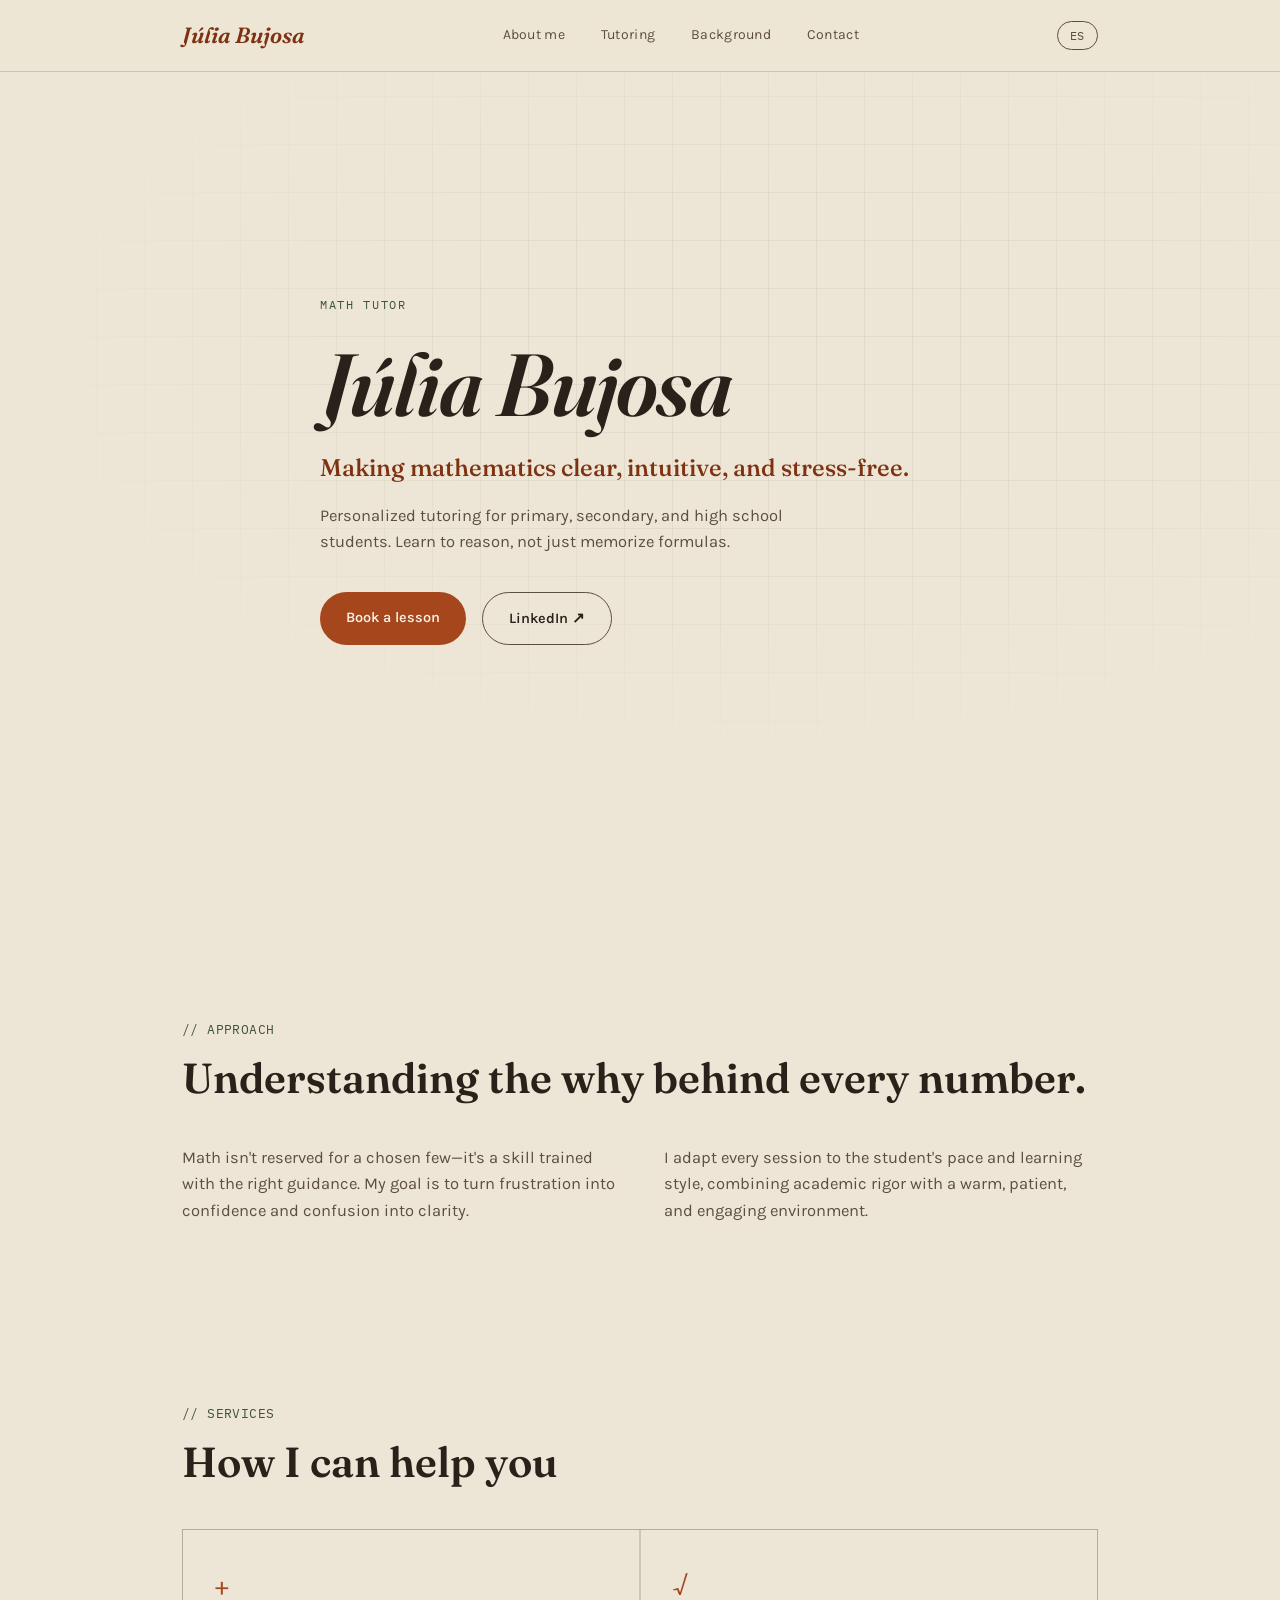
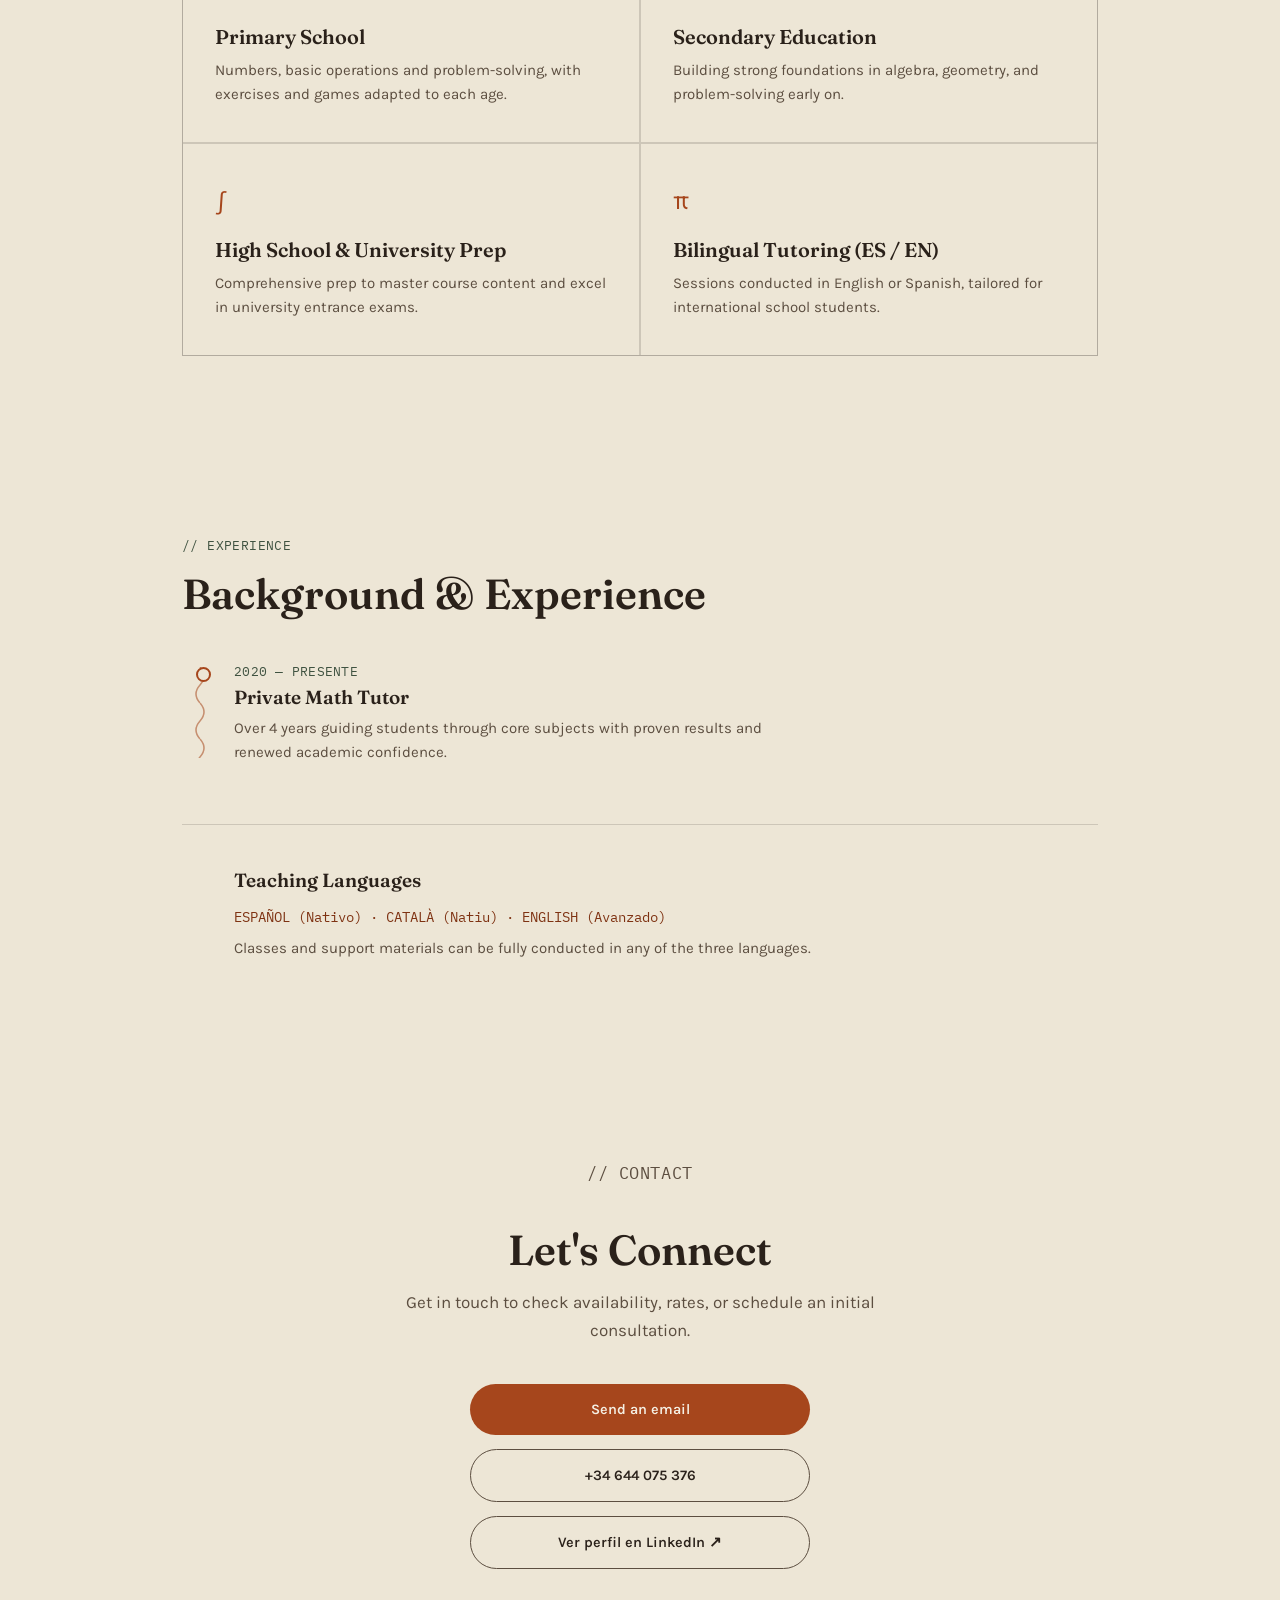
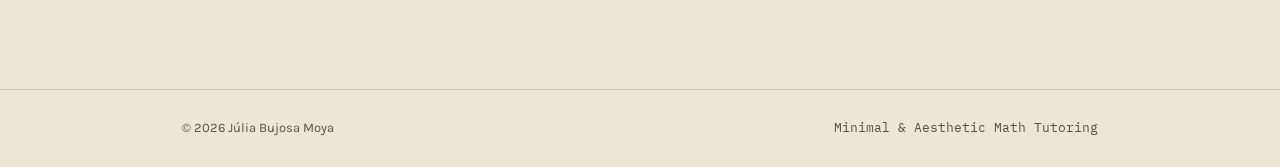
==== index.html @ c2253f3b "Update index.html quitado IB bach y añadido primaria" ====
<!DOCTYPE html>
<html lang="es">
<head>
  <meta charset="UTF-8">
  <meta name="viewport" content="width=device-width, initial-scale=1.0">
  <title>Júlia Bujosa · Profesora de Matemáticas</title>
  
  <!-- Tipografías elegidas por Claude -->
  <link rel="preconnect" href="https://fonts.googleapis.com">
  <link rel="preconnect" href="https://fonts.gstatic.com" crossorigin>
  <link href="https://fonts.googleapis.com/css2?family=Fraunces:ital,opsz,wght@0,9..144,400..700;1,9..144,400..700&family=IBM+Plex+Mono:wght@400;500&family=Karla:ital,wght@0,400..700;1,400..700&display=swap" rel="stylesheet">
  
  <link rel="stylesheet" href="styles.css">
</head>
<body>

  <!-- Navegación -->
  <nav class="nav">
    <div class="nav-inner">
      <a href="#" class="logo">Júlia Bujosa</a>
      <div class="nav-links" id="navLinks">
        <a href="#about" data-es="Sobre mí" data-en="About me">Sobre mí</a>
        <a href="#services" data-es="Clases" data-en="Tutoring">Clases</a>
        <a href="#experience" data-es="Trayectoria" data-en="Background">Trayectoria</a>
        <a href="#contact" data-es="Contacto" data-en="Contact">Contacto</a>
      </div>
      <div class="nav-actions">
        <button class="lang-toggle" id="langToggle" aria-label="Switch language">EN</button>
        <button class="menu-toggle" id="menuToggle" aria-label="Menu">
          <span></span><span></span>
        </button>
      </div>
    </div>
  </nav>

  <!-- Hero Section -->
  <header class="hero">
    <div class="hero-grid"></div>
    <div class="hero-inner">
      <p class="kicker mono" data-es="PROFE DE MATEMÁTICAS" data-en="MATH TUTOR">PROFE DE MATEMÁTICAS</p>
      <h1 class="hero-title">Júlia Bujosa</h1>
      <p class="hero-subtitle" data-es="Haciendo las matemáticas claras, intuitivas y sin estrés." data-en="Making mathematics clear, intuitive, and stress-free.">
        Haciendo las matemáticas claras, intuitivas y sin estrés.
      </p>
      <p class="hero-text" data-es="Acompañamiento personalizado para estudiantes de Primaria, ESO y Bachillerato. Aprender a razonar, no solo a memorizar fórmulas." data-en="Personalized tutoring for primary, secondary, and high school students. Learn to reason, not just memorize formulas.">
        Acompañamiento personalizado para estudiantes de Primaria, ESO y Bachillerato. Aprender a razonar, no solo a memorizar fórmulas.
      </p>
      <div class="hero-cta">
        <a href="#contact" class="btn btn-primary" data-es="Reserva una clase" data-en="Book a lesson">Reserva una clase</a>
        <a href="https://www.linkedin.com/in/juliabujosamoya" target="_blank" rel="noopener" class="btn btn-ghost">LinkedIn ↗</a>
      </div>
    </div>
  </header>

  <!-- Sobre mí -->
  <section id="about" class="about">
    <div class="section-inner reveal">
      <p class="eyebrow mono" data-es="// METODOLOGÍA" data-en="// APPROACH">// METODOLOGÍA</p>
      <h2 data-es="Entender el porqué detrás de cada número." data-en="Understanding the why behind every number.">Entender el porqué detrás de cada número.</h2>
      <div class="about-grid">
        <p data-es="Las matemáticas no son para unos pocos elegidos: son una habilidad que se entrena con la guía adecuada. Mi objetivo es transformar la frustración en confianza y la confusión en claridad." data-en="Math isn't reserved for a chosen few—it's a skill trained with the right guidance. My goal is to turn frustration into confidence and confusion into clarity.">
          Las matemáticas no son para unos pocos elegidos: son una habilidad que se entrena con la guía adecuada. Mi objetivo es transformar la frustración en confianza y la confusión en claridad.
        </p>
        <p data-es="Adapto cada sesión al ritmo y estilo de aprendizaje del alumno, combinando el rigor académico con un ambiente cercano, paciente y dinámico." data-en="I adapt every session to the student's pace and learning style, combining academic rigor with a warm, patient, and engaging environment.">
          Adapto cada sesión al ritmo y estilo de aprendizaje del alumno, combinando el rigor académico con un ambiente cercano, paciente y dinámico.
        </p>
      </div>
    </div>
  </section>

  <!-- Servicios / Clases -->
  <section id="services" class="services">
    <div class="section-inner reveal">
      <p class="eyebrow mono" data-es="// SERVICIOS" data-en="// SERVICES">// SERVICIOS</p>
      <h2 data-es="¿En qué te puedo ayudar?" data-en="How I can help you">¿En qué te puedo ayudar?</h2>
      
      <div class="cards">
        <div class="card">
          <span class="card-symbol">+</span>
          <h3 data-es="Primaria" data-en="Primary School">Primaria</h3>
          <p data-es="Numeración, operaciones básicas y resolución de problemas, con ejercicios y juegos adaptados a cada edad." data-en="Numbers, basic operations and problem-solving, with exercises and games adapted to each age.">Numeración, operaciones básicas y resolución de problemas, con ejercicios y juegos adaptados a cada edad.</p>
        </div>
        <div class="card">
          <span class="card-symbol">√</span>
          <h3 data-es="Secundaria (ESO)" data-en="Secondary Education">Secundaria (ESO)</h3>
          <p data-es="Bases sólidas en álgebra, geometría y resolución de problemas para construir confianza desde la base." data-en="Building strong foundations in algebra, geometry, and problem-solving early on.">Bases sólidas en álgebra, geometría y resolución de problemas para construir confianza desde la base.</p>
        </div>
        <div class="card">
          <span class="card-symbol">∫</span>
          <h3 data-es="Bachillerato y Selectividad" data-en="High School & University Prep">Bachillerato y Selectividad</h3>
          <p data-es="Preparación intensiva y continuada para superar el curso y bordar las pruebas de acceso a la universidad (PAU)." data-en="Comprehensive prep to master course content and excel in university entrance exams.">Preparación intensiva y continuada para superar el curso y bordar las pruebas de acceso a la universidad (PAU).</p>
        </div>
        <div class="card">
          <span class="card-symbol">π</span>
          <h3 data-es="Clases Bilingües (ES / EN)" data-en="Bilingual Tutoring (ES / EN)">Clases Bilingües (ES / EN)</h3>
          <p data-es="Sesiones impartidas en español o inglés, adaptadas a colegios internacionales y estudiantes en el extranjero." data-en="Sessions conducted in English or Spanish, tailored for international school students.">Sesiones impartidas en español o inglés, adaptadas a colegios internacionales y estudiantes en el extranjero.</p>
        </div>
      </div>
    </div>
  </section>

  <!-- Trayectoria -->
  <section id="experience" class="timeline-section">
    <div class="section-inner reveal">
      <p class="eyebrow mono" data-es="// TRAYECTORIA" data-en="// EXPERIENCE">// TRAYECTORIA</p>
      <h2 data-es="Perfil y experiencia" data-en="Background & Experience">Perfil y experiencia</h2>

      <div class="timeline">
        <div class="timeline-item">
          <span class="timeline-date mono">2020 — PRESENTE</span>
          <h3 data-es="Profesora Particular de Matemáticas" data-en="Private Math Tutor">Profesora Particular de Matemáticas</h3>
          <p data-es="Más de 4 años acompañando a estudiantes a superar asignaturas clave con excelentes resultados y mejora de autoestima académica." data-en="Over 4 years guiding students through core subjects with proven results and renewed academic confidence.">Más de 4 años acompañando a estudiantes a superar asignaturas clave con excelentes resultados y mejora de autoestima académica.</p>
        </div>
      </div>

      <div class="languages">
        <div class="languages-title" data-es="Idiomas de impartición" data-en="Teaching Languages">Idiomas de impartición</div>
        <div class="languages-list mono">ESPAÑOL (Nativo) · CATALÀ (Natiu) · ENGLISH (Avanzado)</div>
        <p class="languages-note" data-es="Puedo impartir cualquier clase o material de apoyo íntegramente en cualquiera de los tres idiomas." data-en="Classes and support materials can be fully conducted in any of the three languages.">Puedo impartir cualquier clase o material de apoyo íntegramente en cualquiera de los tres idiomas.</p>
      </div>
    </div>
  </section>

  <!-- Contacto -->
  <section id="contact" class="contact">
    <div class="section-inner contact-inner reveal">
      <p class="eyebrow mono" data-es="// CONTACTO" data-en="// CONTACT">// CONTACTO</p>
      <h2 data-es="¿Hablamos?" data-en="Let's Connect">¿Hablamos?</h2>
      <p data-es="Escríbeme para consultar disponibilidad, tarifas o agendar una primera sesión de contacto." data-en="Get in touch to check availability, rates, or schedule an initial consultation.">Escríbeme para consultar disponibilidad, tarifas o agendar una primera sesión de contacto.</p>

      <div class="contact-links">
        <a href="mailto:juliabujosamoya@gmail.com" class="btn btn-primary" data-es="Enviar un email" data-en="Send an email">Enviar un email</a>
        <a href="tel:+34644075376" class="btn btn-ghost">+34 644 075 376</a>
        <a href="https://www.linkedin.com/in/juliabujosamoya" target="_blank" rel="noopener" class="btn btn-ghost">Ver perfil en LinkedIn ↗</a>
      </div>
    </div>
  </section>

  <footer class="footer">
    <div class="section-inner footer-inner">
      <span>© 2026 Júlia Bujosa Moya</span>
      <span class="mono">Minimal & Aesthetic Math Tutoring</span>
    </div>
  </footer>

  <script src="script.js"></script>
</body>
</html>

  <script src="script.js"></script>
</body>
</html>
---- styles.css ----
/* ============================================
   Júlia Bujosa · Profesora de Matemáticas
   ============================================ */

:root{
  --cream: #EDE6D6;
  --cream-2: #E3D9C4;
  --paper: #F5F0E4;
  --ink: #2A211A;
  --ink-soft: #5C4E40;
  --rust: #A6461C;
  --rust-dark: #7E3212;
  --pine: #3F5240;
  --gold: #B98B4E;
  --line: rgba(42,33,26,0.16);
  --grid-line: rgba(42,33,26,0.055);

  --serif: "Fraunces", Georgia, serif;
  --sans: "Karla", -apple-system, sans-serif;
  --mono: "IBM Plex Mono", ui-monospace, monospace;
}

*{ box-sizing:border-box; margin:0; padding:0; }

html{ scroll-behavior:smooth; }
@media (prefers-reduced-motion: reduce){
  html{ scroll-behavior:auto; }
  *{ animation-duration:0.001ms !important; transition-duration:0.001ms !important; }
}

body{
  background:var(--cream);
  color:var(--ink);
  font-family:var(--sans);
  font-size:16px;
  line-height:1.6;
  -webkit-font-smoothing:antialiased;
}

a{ color:inherit; text-decoration:none; }
h1,h2,h3{ font-family:var(--serif); color:var(--ink); font-weight:600; line-height:1.1; }
.mono{ font-family:var(--mono); }

.section-inner{
  max-width:980px;
  margin:0 auto;
  padding:0 32px;
}

/* ---------- Nav ---------- */
.nav{
  position:fixed; top:0; left:0; right:0; z-index:100;
  background:rgba(237,230,214,0.86);
  backdrop-filter:blur(8px);
  border-bottom:1px solid var(--line);
}
.nav-inner{
  max-width:980px; margin:0 auto; padding:18px 32px;
  display:flex; align-items:center; justify-content:space-between;
}
.logo{
  font-family:var(--serif); font-weight:600; font-size:22px; font-style:italic;
  color:var(--rust-dark);
}
.nav-links{ display:flex; gap:36px; }
.nav-links a{
  font-size:14px; letter-spacing:0.02em; color:var(--ink-soft);
  position:relative; padding:4px 0;
  transition:color .2s ease;
}
.nav-links a:hover{ color:var(--rust-dark); }
.nav-links a::after{
  content:""; position:absolute; left:0; bottom:0; height:1px; width:0;
  background:var(--rust); transition:width .25s ease;
}
.nav-links a:hover::after{ width:100%; }

.nav-actions{ display:flex; align-items:center; gap:18px; }
.lang-toggle{
  font-family:var(--mono); font-size:12px; letter-spacing:0.06em;
  background:transparent; border:1px solid var(--ink-soft); color:var(--ink-soft);
  padding:6px 12px; border-radius:100px; cursor:pointer;
  transition:all .2s ease;
}
.lang-toggle:hover{ border-color:var(--rust); color:var(--rust-dark); }
.menu-toggle{
  display:none; flex-direction:column; gap:5px;
  background:none; border:none; cursor:pointer; padding:6px;
}
.menu-toggle span{ width:22px; height:2px; background:var(--ink); display:block; }

/* ---------- Hero ---------- */
.hero{
  position:relative;
  min-height:100vh;
  display:flex; align-items:center;
  overflow:hidden;
  padding:120px 32px 80px;
}
.hero-grid{
  position:absolute; inset:0;
  background-image:
    linear-gradient(var(--grid-line) 1px, transparent 1px),
    linear-gradient(90deg, var(--grid-line) 1px, transparent 1px);
  background-size:48px 48px;
  mask-image:radial-gradient(ellipse 80% 60% at 60% 40%, black 30%, transparent 75%);
}
.hero-curve{
  position:absolute; inset:0; width:100%; height:100%;
}
.hero-curve path{
  fill:none;
  stroke:var(--rust);
  stroke-width:1.4;
  opacity:0.35;
}
.hero-inner{
  position:relative; max-width:640px; margin:0 auto; width:100%;
}
.kicker{
  font-size:12px; letter-spacing:0.14em; color:var(--pine);
  margin-bottom:22px;
}
.hero-title{
  font-size:clamp(48px, 9vw, 88px);
  font-style:italic;
  color:var(--ink);
  margin-bottom:18px;
  letter-spacing:-0.01em;
}
.hero-subtitle{
  font-family:var(--serif); font-style:normal; font-weight:500;
  font-size:clamp(19px, 2.6vw, 24px);
  color:var(--rust-dark);
  margin-bottom:18px;
  line-height:1.4;
}
.hero-text{
  font-size:16.5px; color:var(--ink-soft); max-width:520px; margin-bottom:36px;
}
.hero-cta{ display:flex; gap:16px; flex-wrap:wrap; }

.btn{
  display:inline-block;
  font-family:var(--sans); font-weight:600; font-size:14.5px;
  padding:14px 26px; border-radius:100px;
  transition:transform .2s ease, background .2s ease, color .2s ease, border-color .2s ease;
}
.btn-primary{
  background:var(--rust); color:var(--paper);
}
.btn-primary:hover{ background:var(--rust-dark); transform:translateY(-1px); }
.btn-ghost{
  border:1px solid var(--ink-soft); color:var(--ink);
}
.btn-ghost:hover{ border-color:var(--rust); color:var(--rust-dark); transform:translateY(-1px); }

/* ---------- Reveal on scroll ---------- */
.reveal{ opacity:0; transform:translateY(18px); transition:opacity .7s ease, transform .7s ease; }
.reveal.in-view{ opacity:1; transform:translateY(0); }

/* ---------- About ---------- */
.about{ padding:120px 0 100px; }
.eyebrow{ font-size:13px; color:var(--pine); letter-spacing:0.03em; margin-bottom:14px; }
.about h2, .services h2, .timeline-section h2, .contact h2{
  font-size:clamp(32px,4vw,42px); margin-bottom:44px;
}
.about-grid{
  display:grid; grid-template-columns:1fr 1fr; gap:48px;
}
.about-grid p{ color:var(--ink-soft); font-size:16.5px; }

/* ---------- Services ---------- */
.services{ padding:80px 0 100px; }
.cards{
  display:grid; grid-template-columns:repeat(2,1fr); gap:2px;
  background:var(--line); border:1px solid var(--line);
}
.card{
  background:var(--cream); padding:36px 32px;
}
.card-symbol{
  display:block; font-size:26px; color:var(--rust); margin-bottom:18px;
}
.card h3{ font-size:20px; margin-bottom:10px; }
.card p{ color:var(--ink-soft); font-size:15px; }

/* ---------- Timeline ---------- */
.timeline-section{ padding:80px 0 100px; }
.timeline{
  position:relative;
  padding-left:52px;
}
.timeline::before{
  content:"";
  position:absolute; left:9px; top:6px; bottom:6px; width:18px;
  background-image:url("data:image/svg+xml;utf8,<svg xmlns='http://www.w3.org/2000/svg' width='18' height='36'><path d='M9 0 Q17 9 9 18 Q1 27 9 36' stroke='%23A6461C' stroke-width='1.5' fill='none' opacity='0.55'/></svg>");
  background-repeat:repeat-y;
}
.timeline-item{
  position:relative;
  padding-bottom:44px;
}
.timeline-item:last-child{ padding-bottom:0; }
.timeline-item::before{
  content:"";
  position:absolute; left:-38px; top:6px;
  width:11px; height:11px; border-radius:50%;
  background:var(--cream); border:2px solid var(--rust); z-index:1;
}
.timeline-date{
  display:block; font-size:12.5px; color:var(--pine); margin-bottom:6px; letter-spacing:0.02em;
}
.timeline-item h3{ font-size:19px; margin-bottom:8px; }
.timeline-item p{ color:var(--ink-soft); font-size:15px; max-width:560px; }

.languages{
  margin-top:60px; padding-top:40px; border-top:1px solid var(--line);
  padding-left:52px;
}
.languages-title{ font-family:var(--serif); font-weight:600; font-size:19px; margin-bottom:10px; }
.languages-list{ font-size:14px; color:var(--rust-dark); margin-bottom:8px; }
.languages-note{ color:var(--ink-soft); font-size:15px; }

/* ---------- Contact ---------- */
.contact{ padding:100px 0 120px; }
.contact-inner{ text-align:center; max-width:560px; }
.contact h2{ margin-bottom:16px; }
.contact > .section-inner > p{ color:var(--ink-soft); font-size:17px; margin-bottom:40px; }
.contact-links{
  display:flex; flex-direction:column; align-items:center; gap:14px;
}
.contact-links .btn{ width:100%; max-width:340px; text-align:center; }

/* ---------- Footer ---------- */
.footer{ border-top:1px solid var(--line); padding:28px 0; }
.footer-inner{
  display:flex; justify-content:space-between; flex-wrap:wrap; gap:8px;
  font-size:13px; color:var(--ink-soft);
}

/* ---------- Responsive ---------- */
@media (max-width:760px){
  .nav-links{
    position:fixed; top:64px; left:0; right:0;
    background:var(--cream); border-bottom:1px solid var(--line);
    flex-direction:column; gap:0; padding:8px 0;
    transform:translateY(-120%); transition:transform .25s ease;
  }
  .nav-links.open{ transform:translateY(0); }
  .nav-links a{ padding:14px 32px; width:100%; }
  .menu-toggle{ display:flex; }
  .about-grid{ grid-template-columns:1fr; gap:24px; }
  .cards{ grid-template-columns:1fr; }
  .hero{ padding-top:110px; }
  .timeline, .languages{ padding-left:44px; }
  .timeline-item::before{ left:-34px; }
}
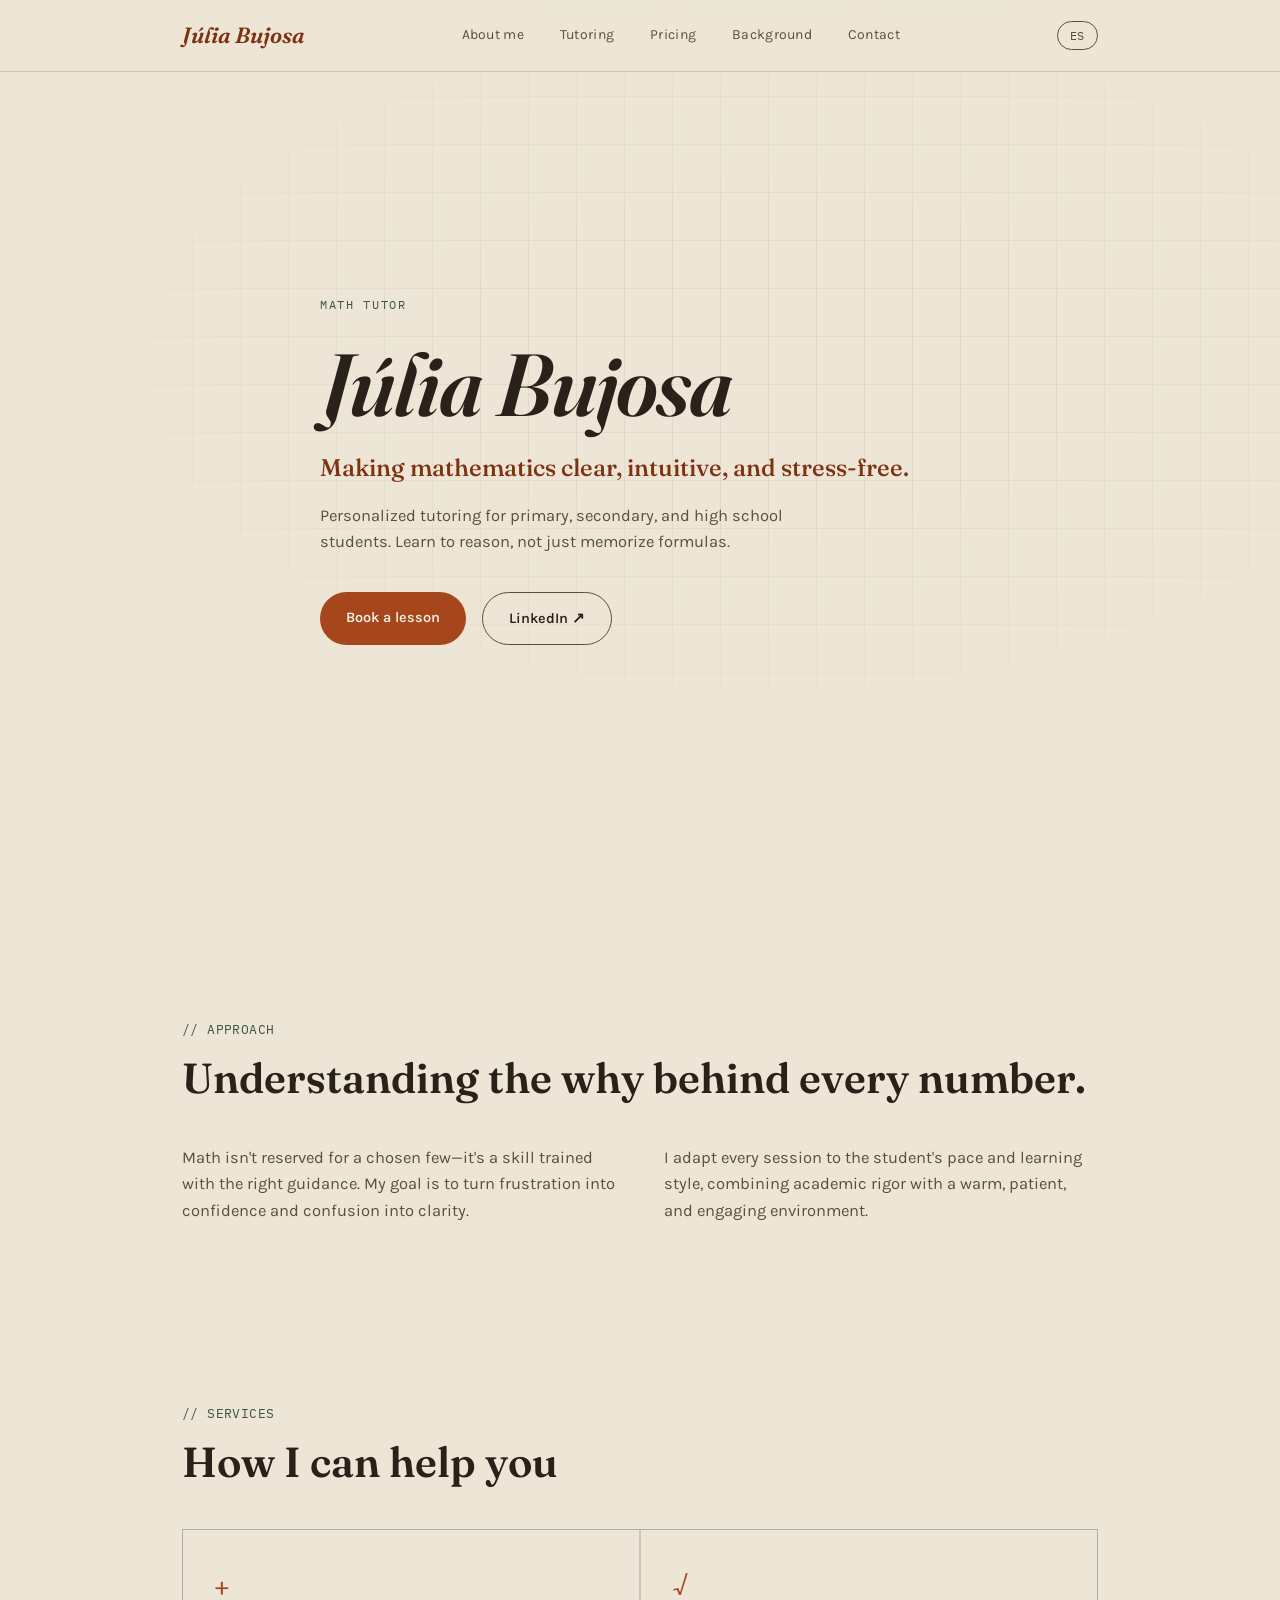
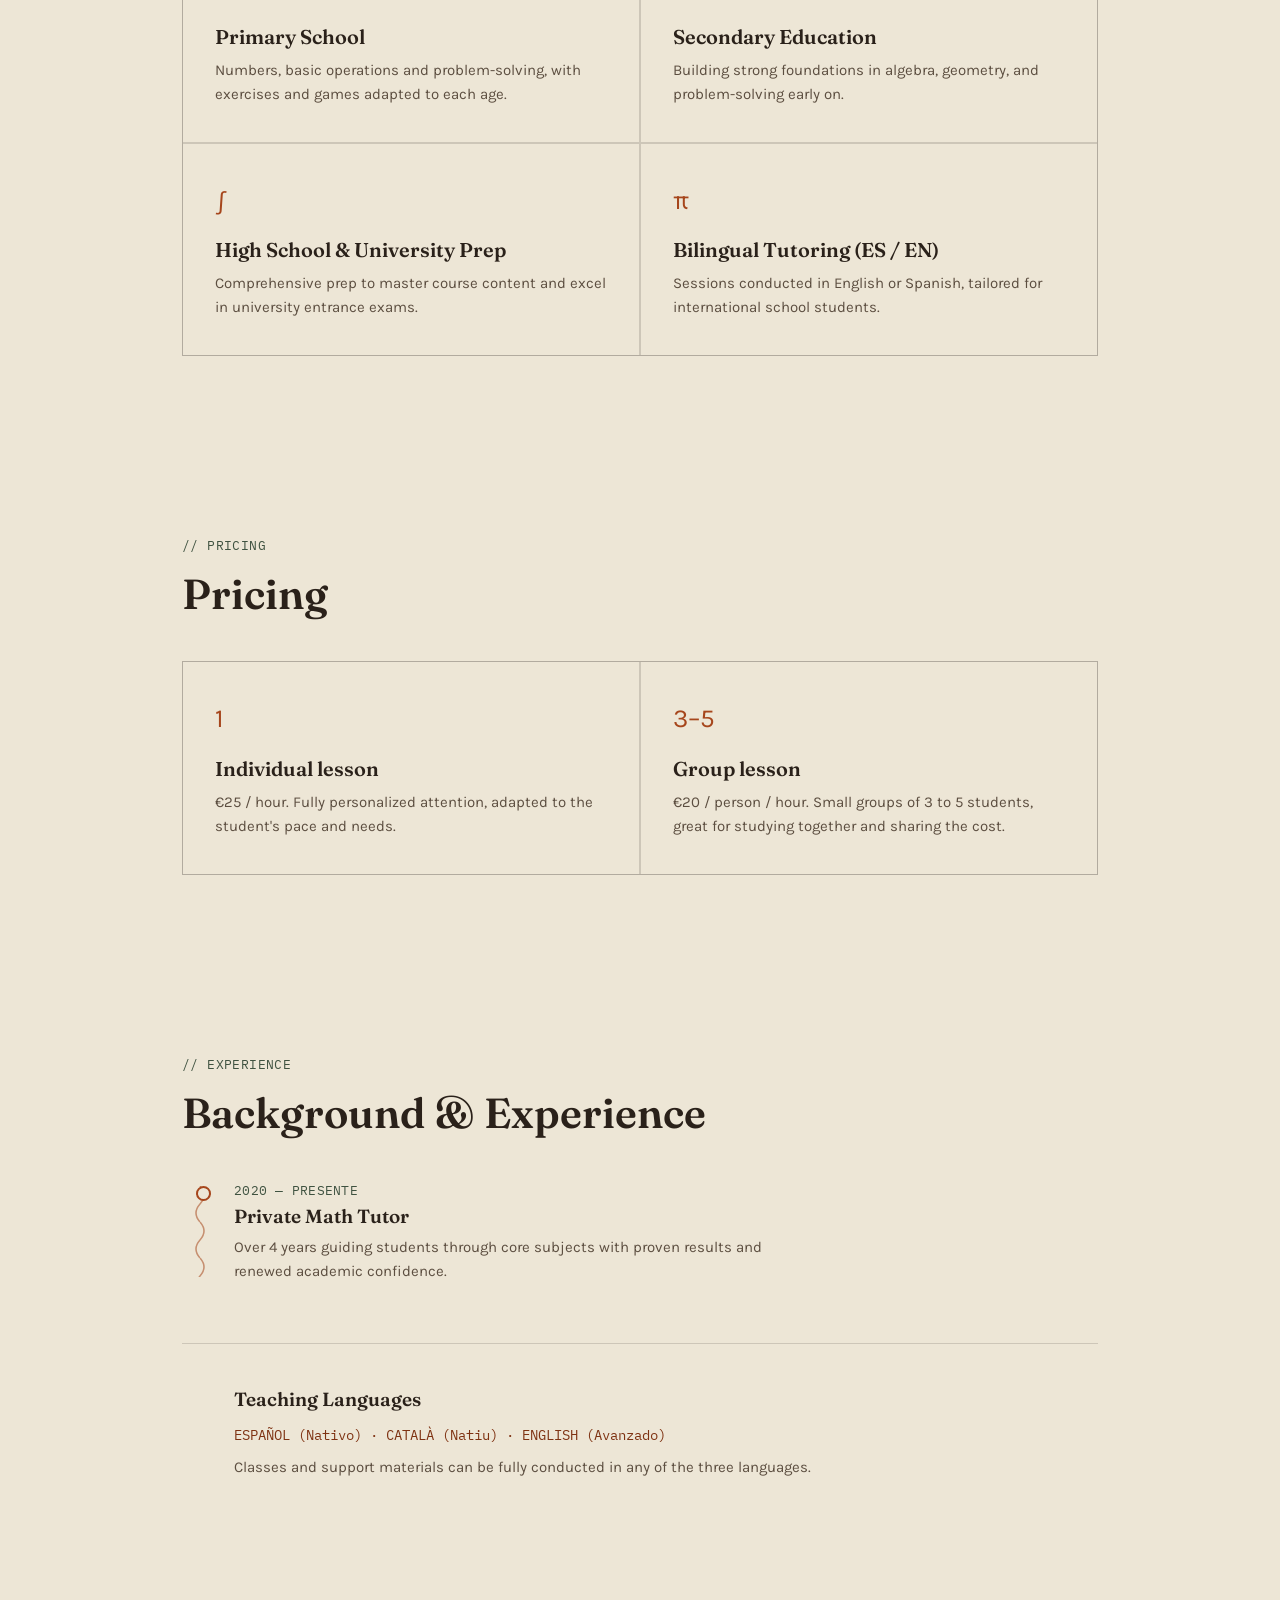
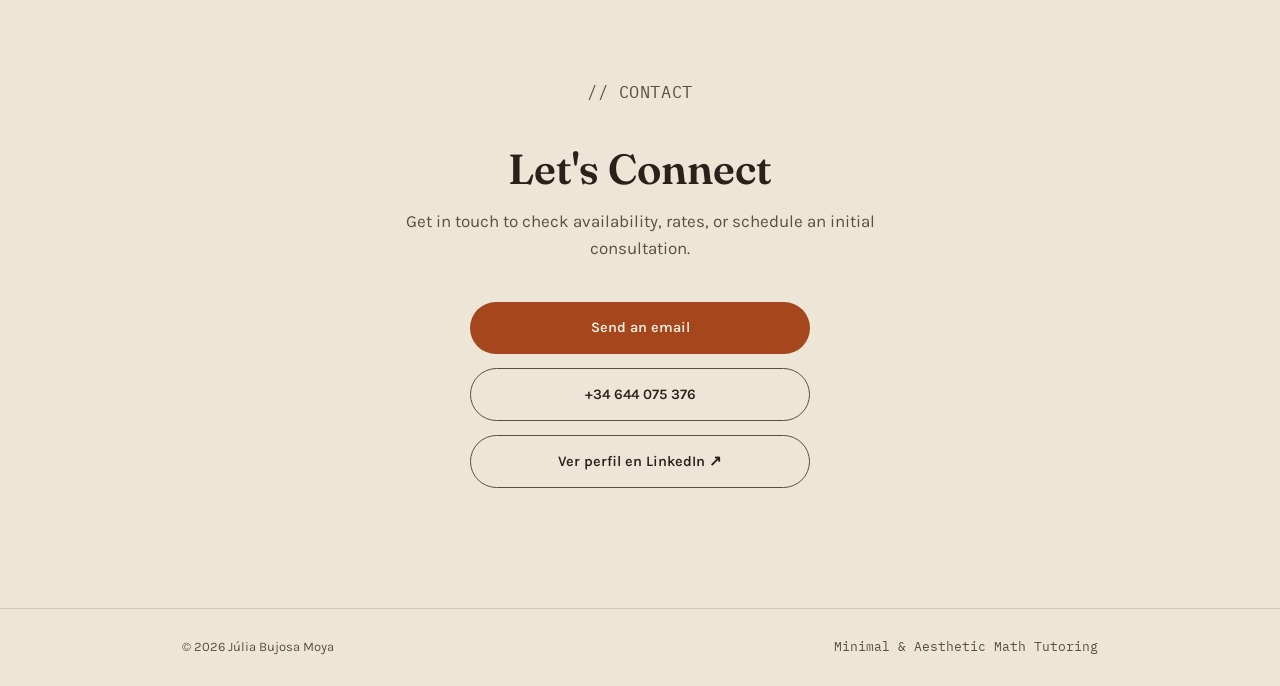
==== commit 441a4c81: "Update index.html" ====
--- a/index.html
+++ b/index.html
@@ -21,6 +21,7 @@
       <div class="nav-links" id="navLinks">
         <a href="#about" data-es="Sobre mí" data-en="About me">Sobre mí</a>
         <a href="#services" data-es="Clases" data-en="Tutoring">Clases</a>
+        <a href="#pricing" data-es="Tarifas" data-en="Pricing">Tarifas</a>
         <a href="#experience" data-es="Trayectoria" data-en="Background">Trayectoria</a>
         <a href="#contact" data-es="Contacto" data-en="Contact">Contacto</a>
       </div>
@@ -99,6 +100,27 @@
     </div>
   </section>
 
+  <!-- Tarifas -->
+  <section id="pricing" class="services">
+    <div class="section-inner reveal">
+      <p class="eyebrow mono" data-es="// TARIFAS" data-en="// PRICING">// TARIFAS</p>
+      <h2 data-es="Tarifas" data-en="Pricing">Tarifas</h2>
+
+      <div class="cards">
+        <div class="card">
+          <span class="card-symbol">1</span>
+          <h3 data-es="Clase individual" data-en="Individual lesson">Clase individual</h3>
+          <p data-es="25€ / hora. Atención 100% personalizada, adaptada al ritmo y necesidades del alumno." data-en="€25 / hour. Fully personalized attention, adapted to the student's pace and needs.">25€ / hora. Atención 100% personalizada, adaptada al ritmo y necesidades del alumno.</p>
+        </div>
+        <div class="card">
+          <span class="card-symbol">3–5</span>
+          <h3 data-es="Clase en grupo" data-en="Group lesson">Clase en grupo</h3>
+          <p data-es="20€ / persona / hora. Grupos reducidos de 3 a 5 alumnos, ideal para estudiar en compañía y compartir gastos." data-en="€20 / person / hour. Small groups of 3 to 5 students, great for studying together and sharing the cost.">20€ / persona / hora. Grupos reducidos de 3 a 5 alumnos, ideal para estudiar en compañía y compartir gastos.</p>
+        </div>
+      </div>
+    </div>
+  </section>
+
   <!-- Trayectoria -->
   <section id="experience" class="timeline-section">
     <div class="section-inner reveal">
@@ -146,7 +168,3 @@
   <script src="script.js"></script>
 </body>
 </html>
-
-  <script src="script.js"></script>
-</body>
-</html>
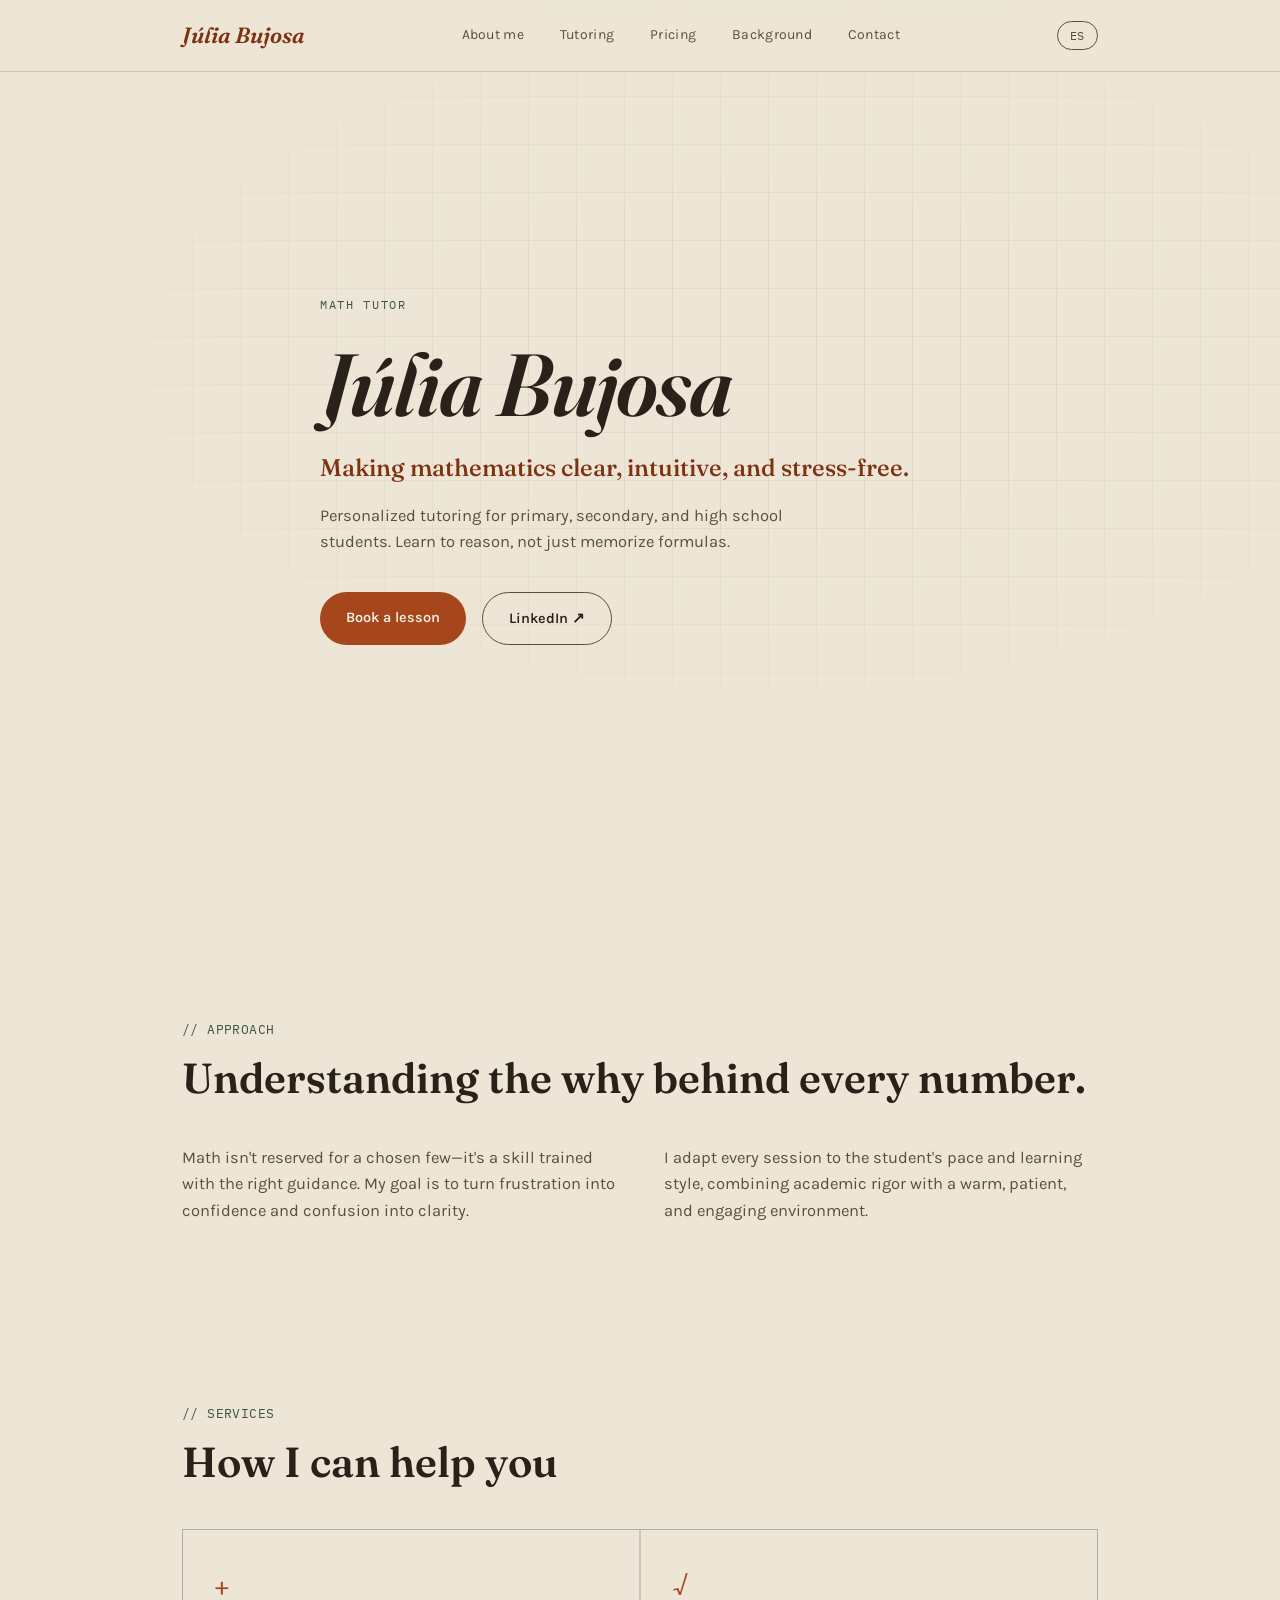
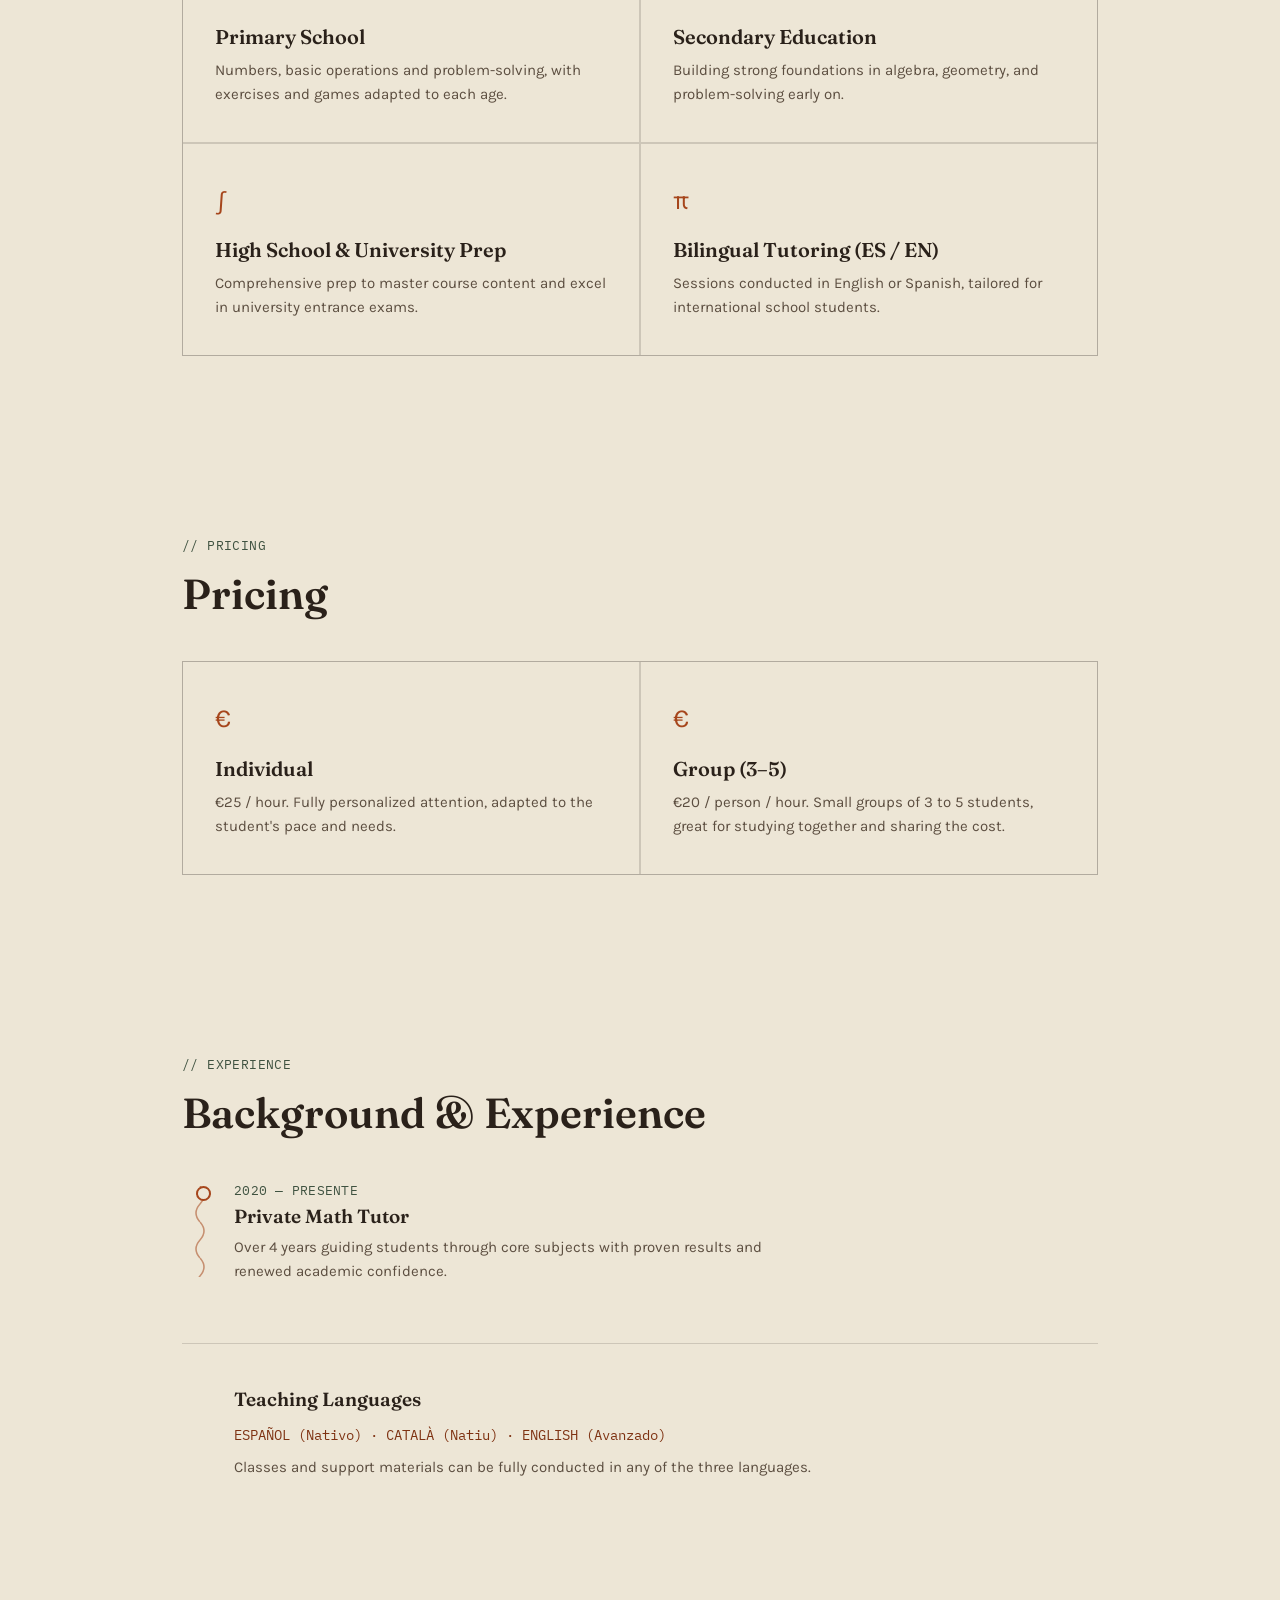
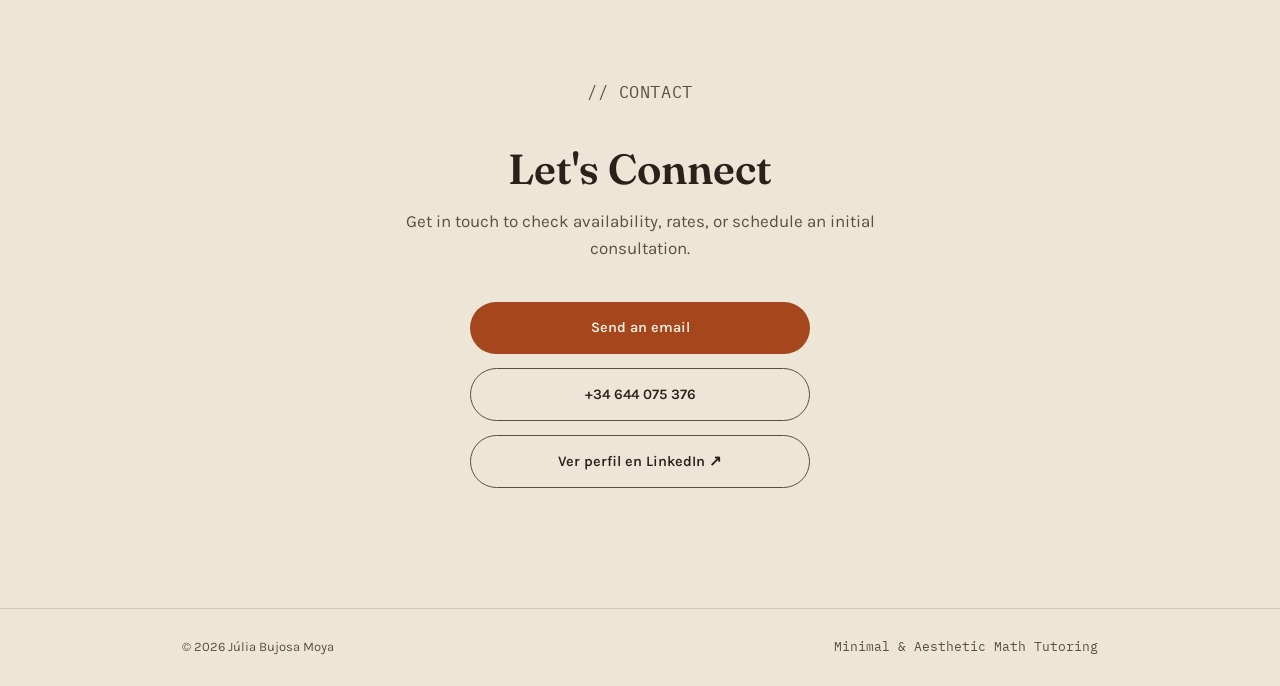
==== commit 1b0217e1: "Update index.html añadidos precios" ====
--- a/index.html
+++ b/index.html
@@ -108,13 +108,13 @@
 
       <div class="cards">
         <div class="card">
-          <span class="card-symbol">1</span>
-          <h3 data-es="Clase individual" data-en="Individual lesson">Clase individual</h3>
+          <span class="card-symbol">€</span>
+          <h3 data-es="Individual" data-en="Individual">Individual</h3>
           <p data-es="25€ / hora. Atención 100% personalizada, adaptada al ritmo y necesidades del alumno." data-en="€25 / hour. Fully personalized attention, adapted to the student's pace and needs.">25€ / hora. Atención 100% personalizada, adaptada al ritmo y necesidades del alumno.</p>
         </div>
         <div class="card">
-          <span class="card-symbol">3–5</span>
-          <h3 data-es="Clase en grupo" data-en="Group lesson">Clase en grupo</h3>
+          <span class="card-symbol">€</span>
+          <h3 data-es="Grupal (3–5)" data-en="Group (3–5)">Grupal (3–5)</h3>
           <p data-es="20€ / persona / hora. Grupos reducidos de 3 a 5 alumnos, ideal para estudiar en compañía y compartir gastos." data-en="€20 / person / hour. Small groups of 3 to 5 students, great for studying together and sharing the cost.">20€ / persona / hora. Grupos reducidos de 3 a 5 alumnos, ideal para estudiar en compañía y compartir gastos.</p>
         </div>
       </div>
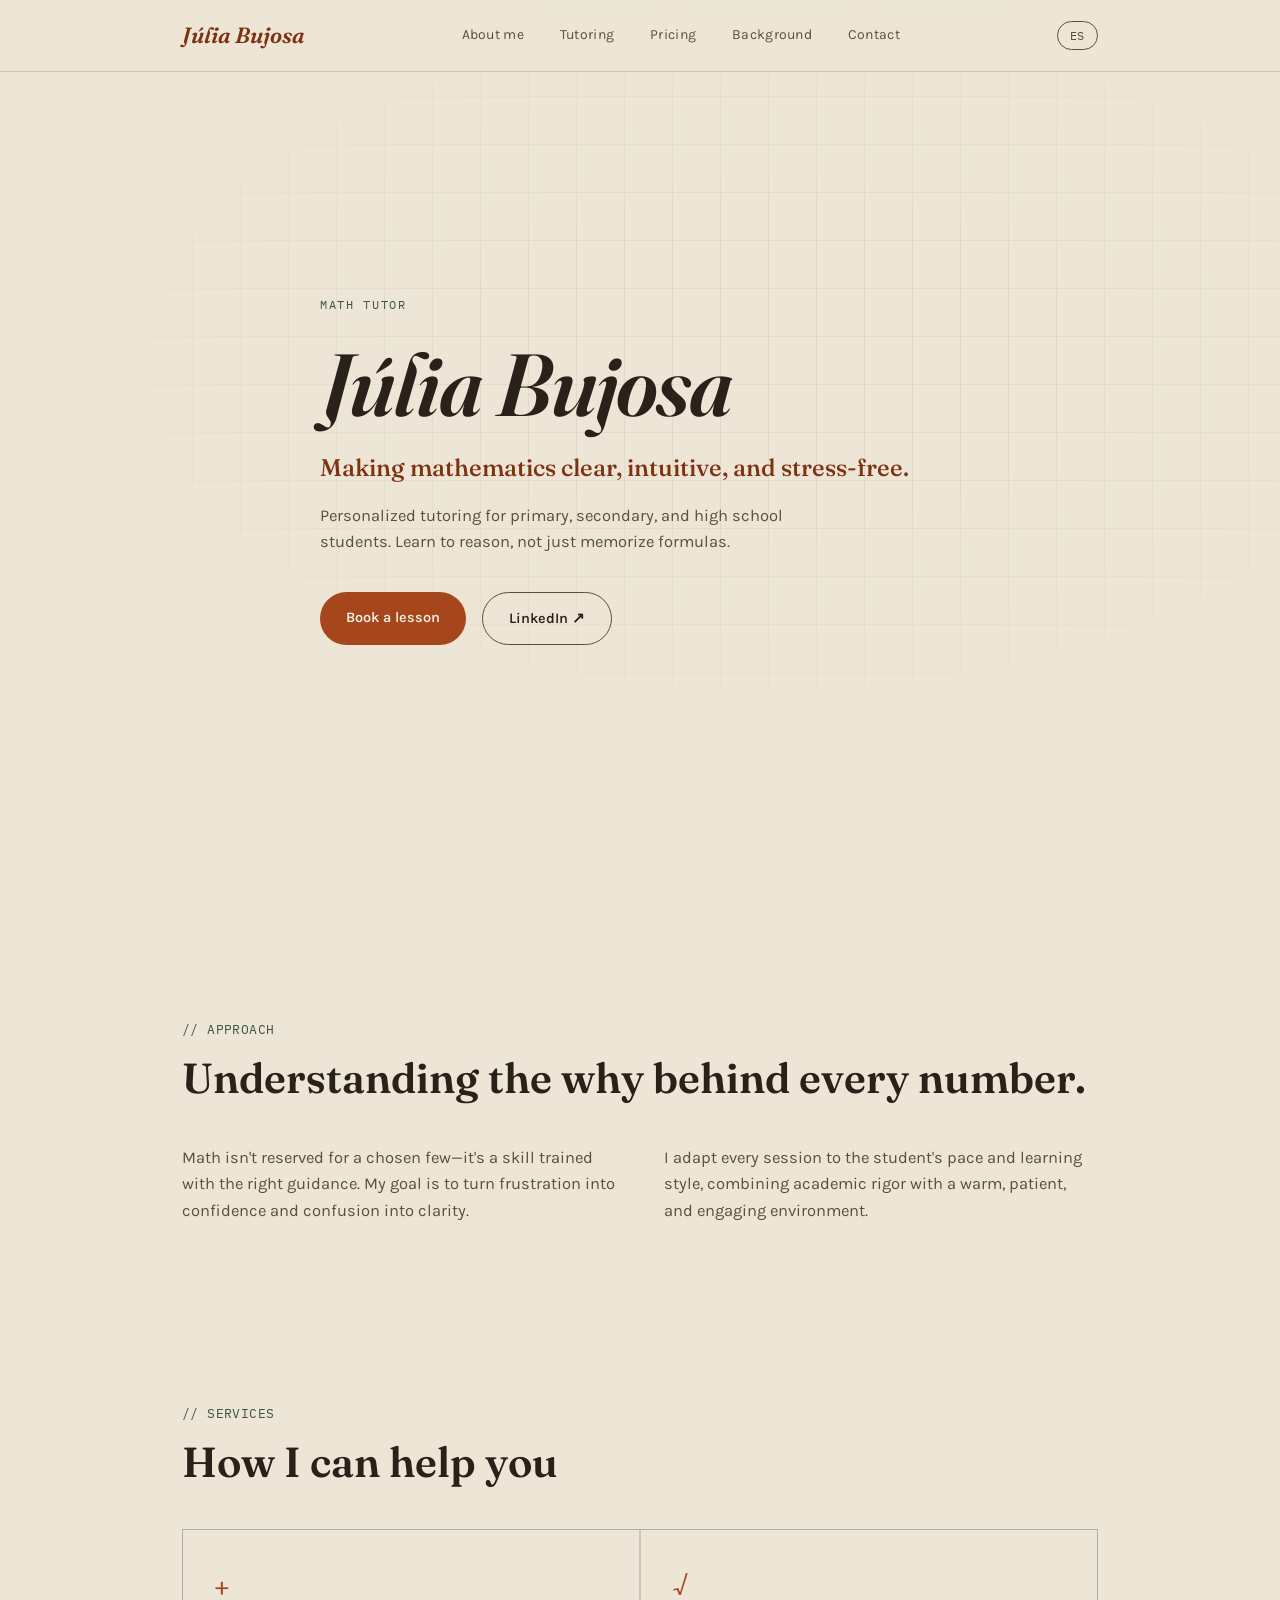
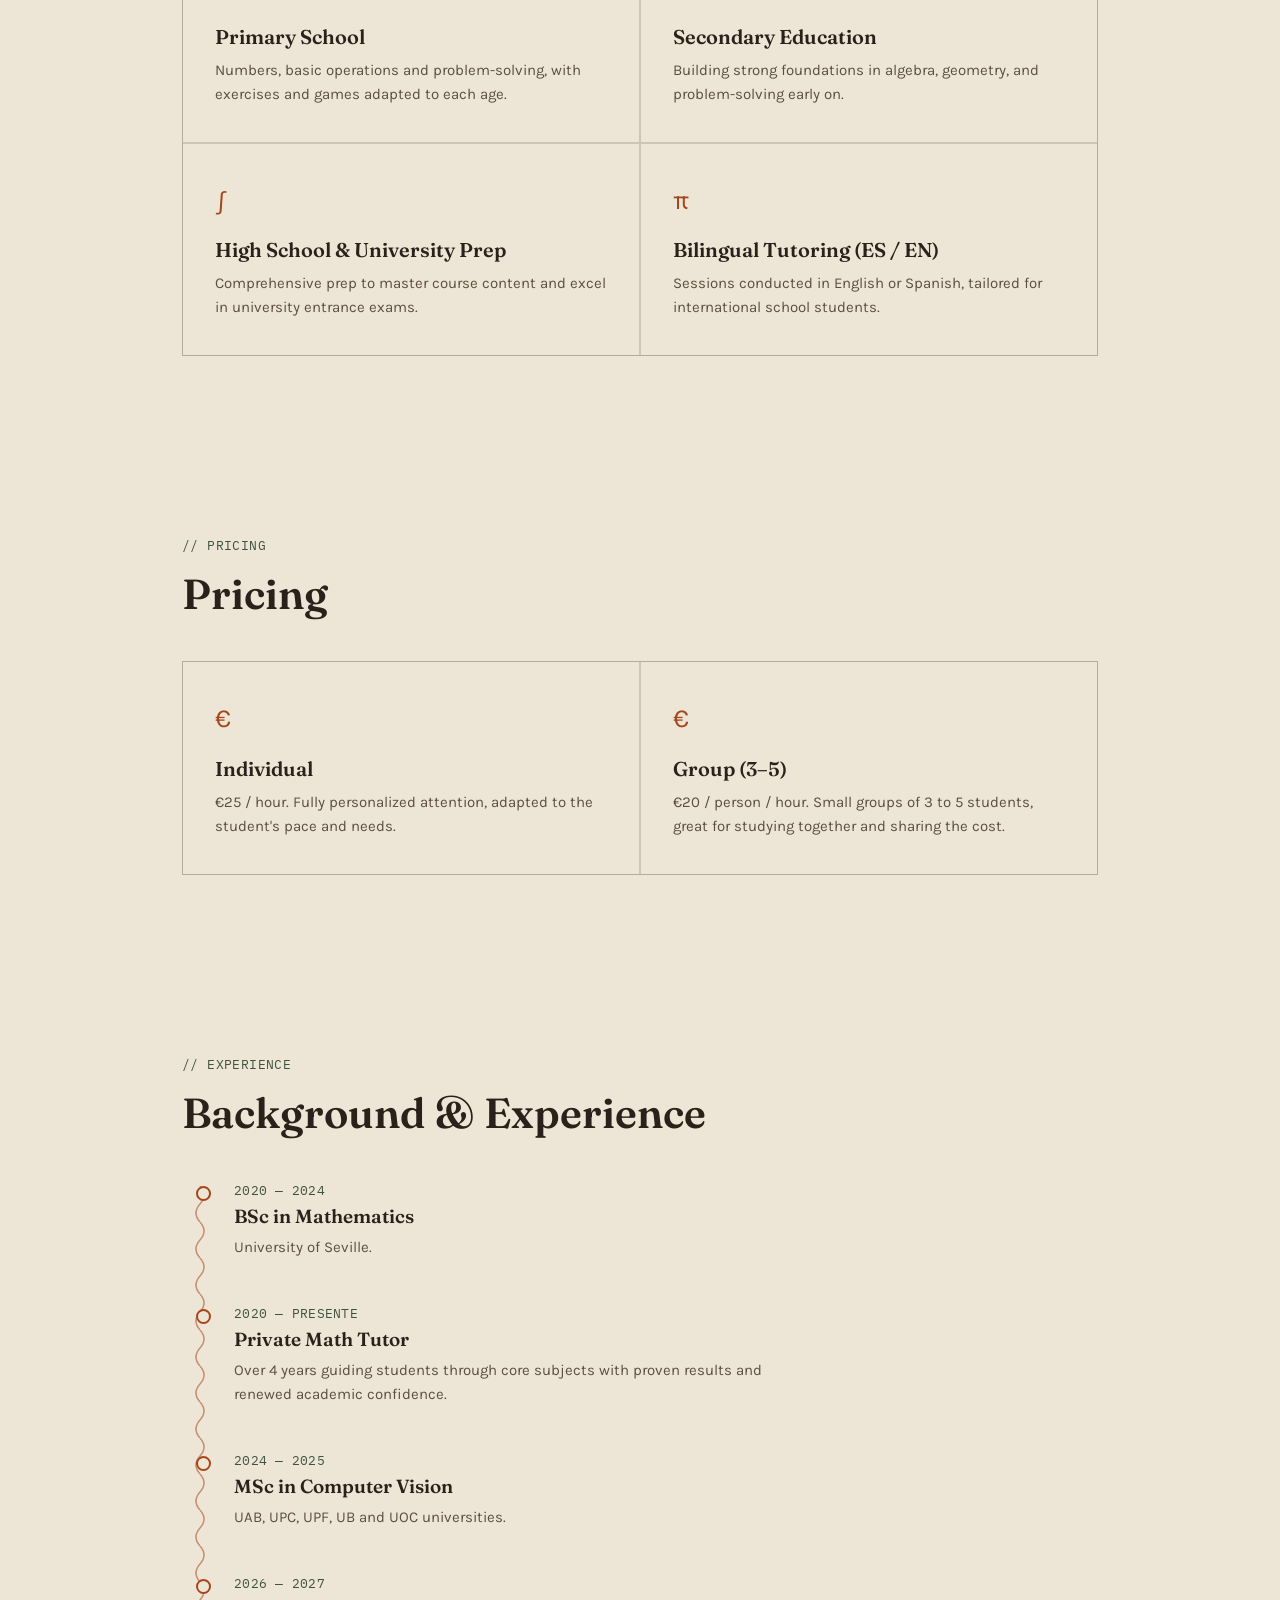
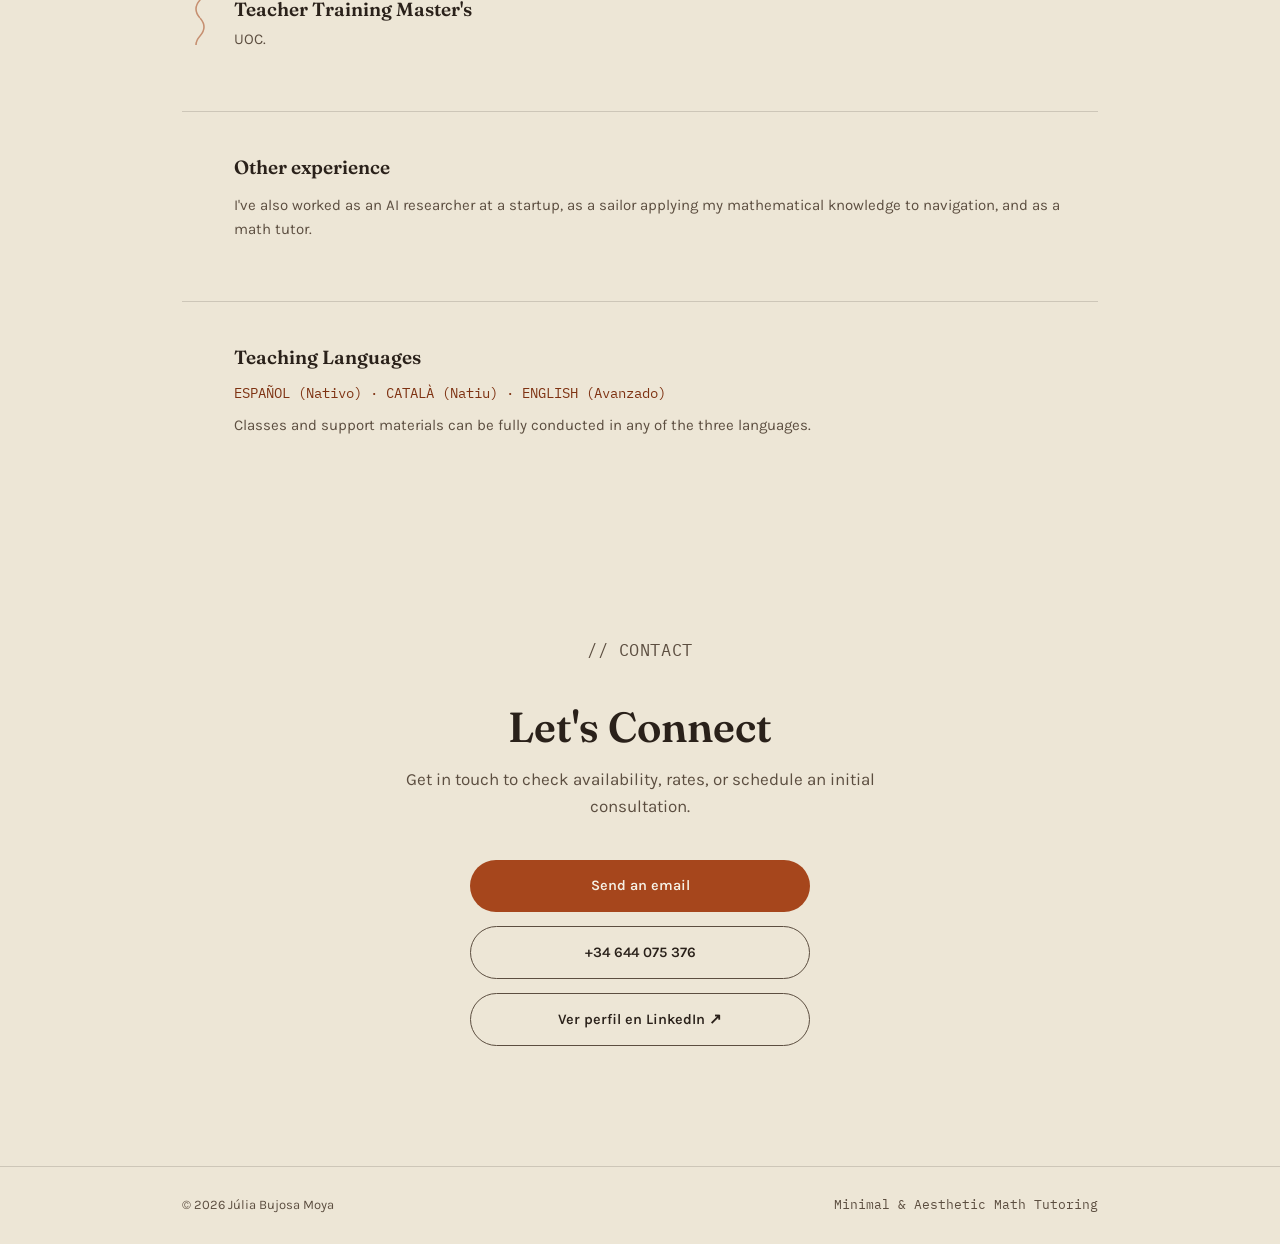
==== commit a7ab1d8e: "Update index.html" ====
--- a/index.html
+++ b/index.html
@@ -129,10 +129,30 @@
 
       <div class="timeline">
         <div class="timeline-item">
+          <span class="timeline-date mono">2020 — 2024</span>
+          <h3 data-es="Graduada en Matemáticas" data-en="BSc in Mathematics">Graduada en Matemáticas</h3>
+          <p data-es="Universidad de Sevilla." data-en="University of Seville.">Universidad de Sevilla.</p>
+        </div>
+        <div class="timeline-item">
           <span class="timeline-date mono">2020 — PRESENTE</span>
           <h3 data-es="Profesora Particular de Matemáticas" data-en="Private Math Tutor">Profesora Particular de Matemáticas</h3>
           <p data-es="Más de 4 años acompañando a estudiantes a superar asignaturas clave con excelentes resultados y mejora de autoestima académica." data-en="Over 4 years guiding students through core subjects with proven results and renewed academic confidence.">Más de 4 años acompañando a estudiantes a superar asignaturas clave con excelentes resultados y mejora de autoestima académica.</p>
         </div>
+        <div class="timeline-item">
+          <span class="timeline-date mono">2024 — 2025</span>
+          <h3 data-es="Máster en Visión por Computador" data-en="MSc in Computer Vision">Máster en Visión por Computador</h3>
+          <p data-es="Universidades UAB, UPC, UPF, UB y UOC." data-en="UAB, UPC, UPF, UB and UOC universities.">Universidades UAB, UPC, UPF, UB y UOC.</p>
+        </div>
+        <div class="timeline-item">
+          <span class="timeline-date mono">2026 — 2027</span>
+          <h3 data-es="Máster en Formación del Profesorado" data-en="Teacher Training Master's">Máster en Formación del Profesorado</h3>
+          <p data-es="UOC." data-en="UOC.">UOC.</p>
+        </div>
+      </div>
+
+      <div class="languages">
+        <div class="languages-title" data-es="Otras experiencias" data-en="Other experience">Otras experiencias</div>
+        <p class="languages-note" data-es="También he trabajado como investigadora de IA en una startup, como marinera aplicando mis conocimientos matemáticos a la navegación, y como profesora de repaso de matemáticas." data-en="I've also worked as an AI researcher at a startup, as a sailor applying my mathematical knowledge to navigation, and as a math tutor.">También he trabajado como investigadora de IA en una startup, como marinera aplicando mis conocimientos matemáticos a la navegación, y como profesora de repaso de matemáticas.</p>
       </div>
 
       <div class="languages">
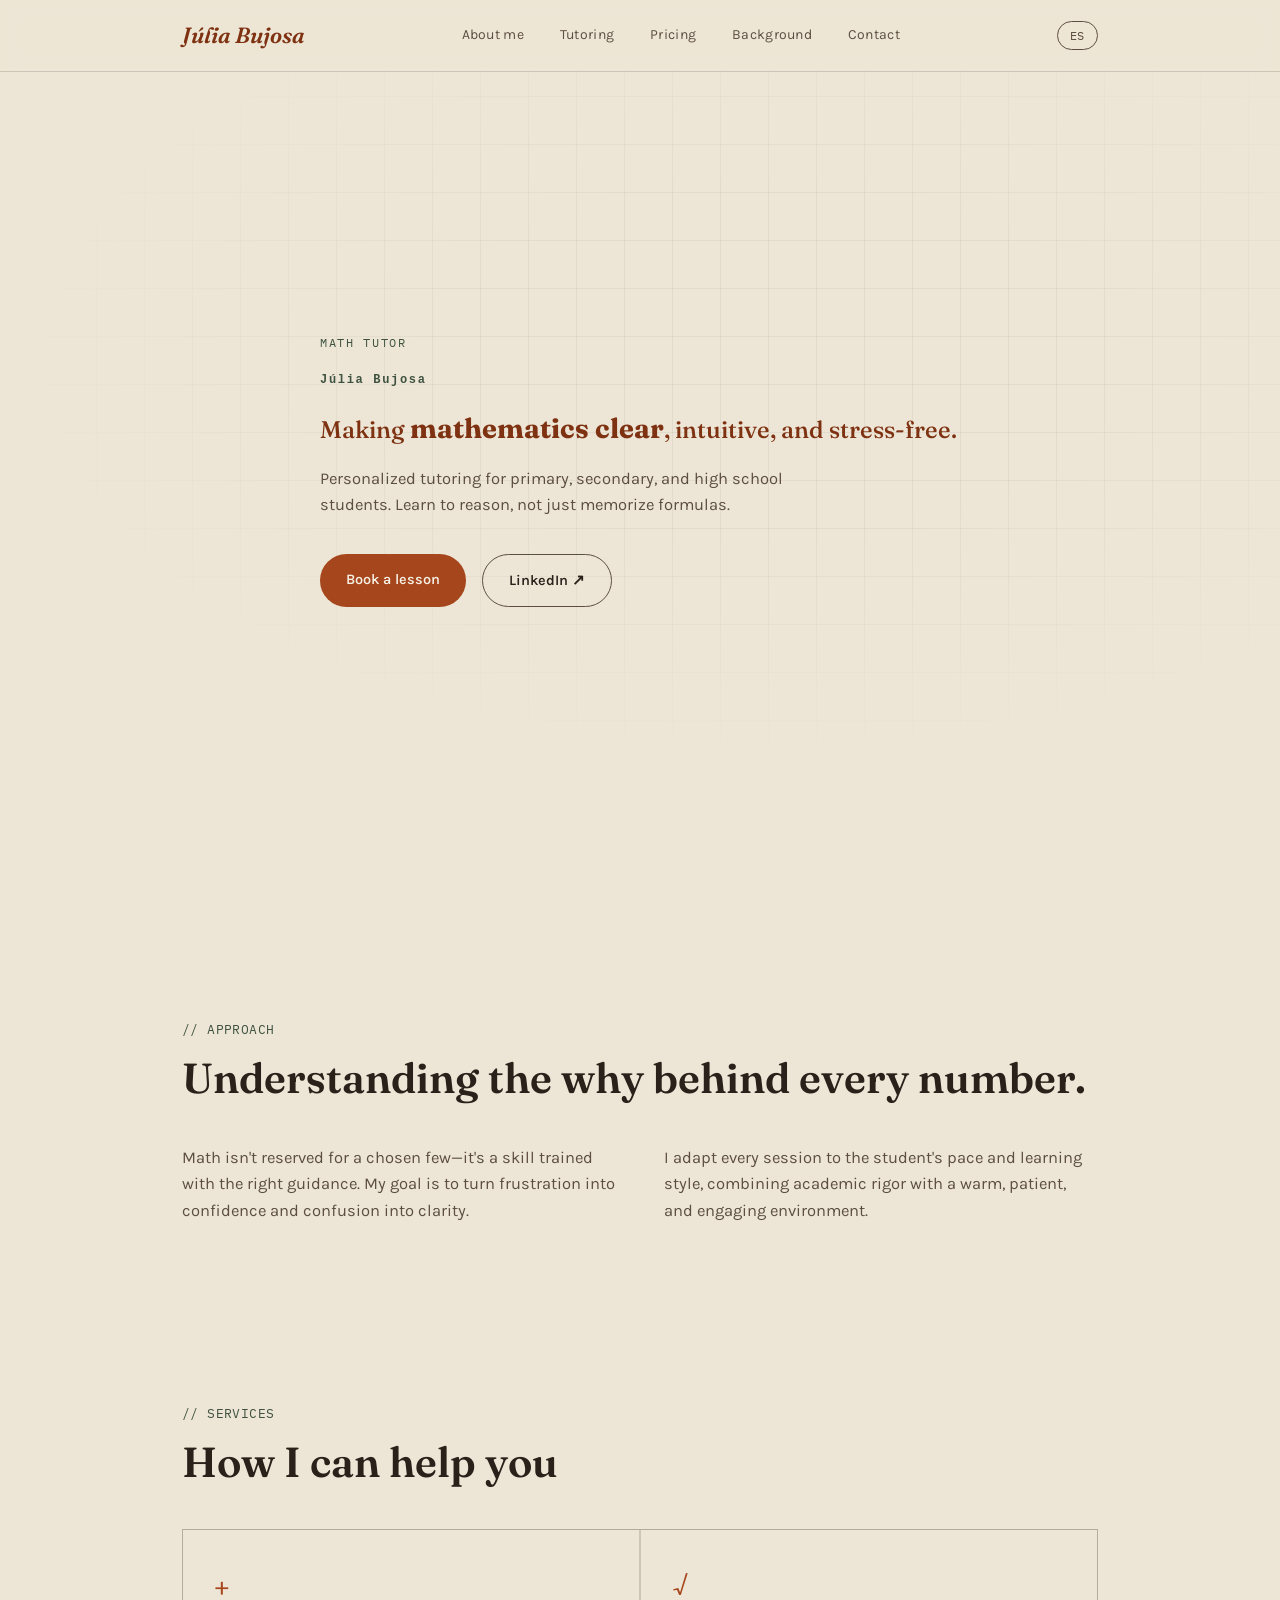
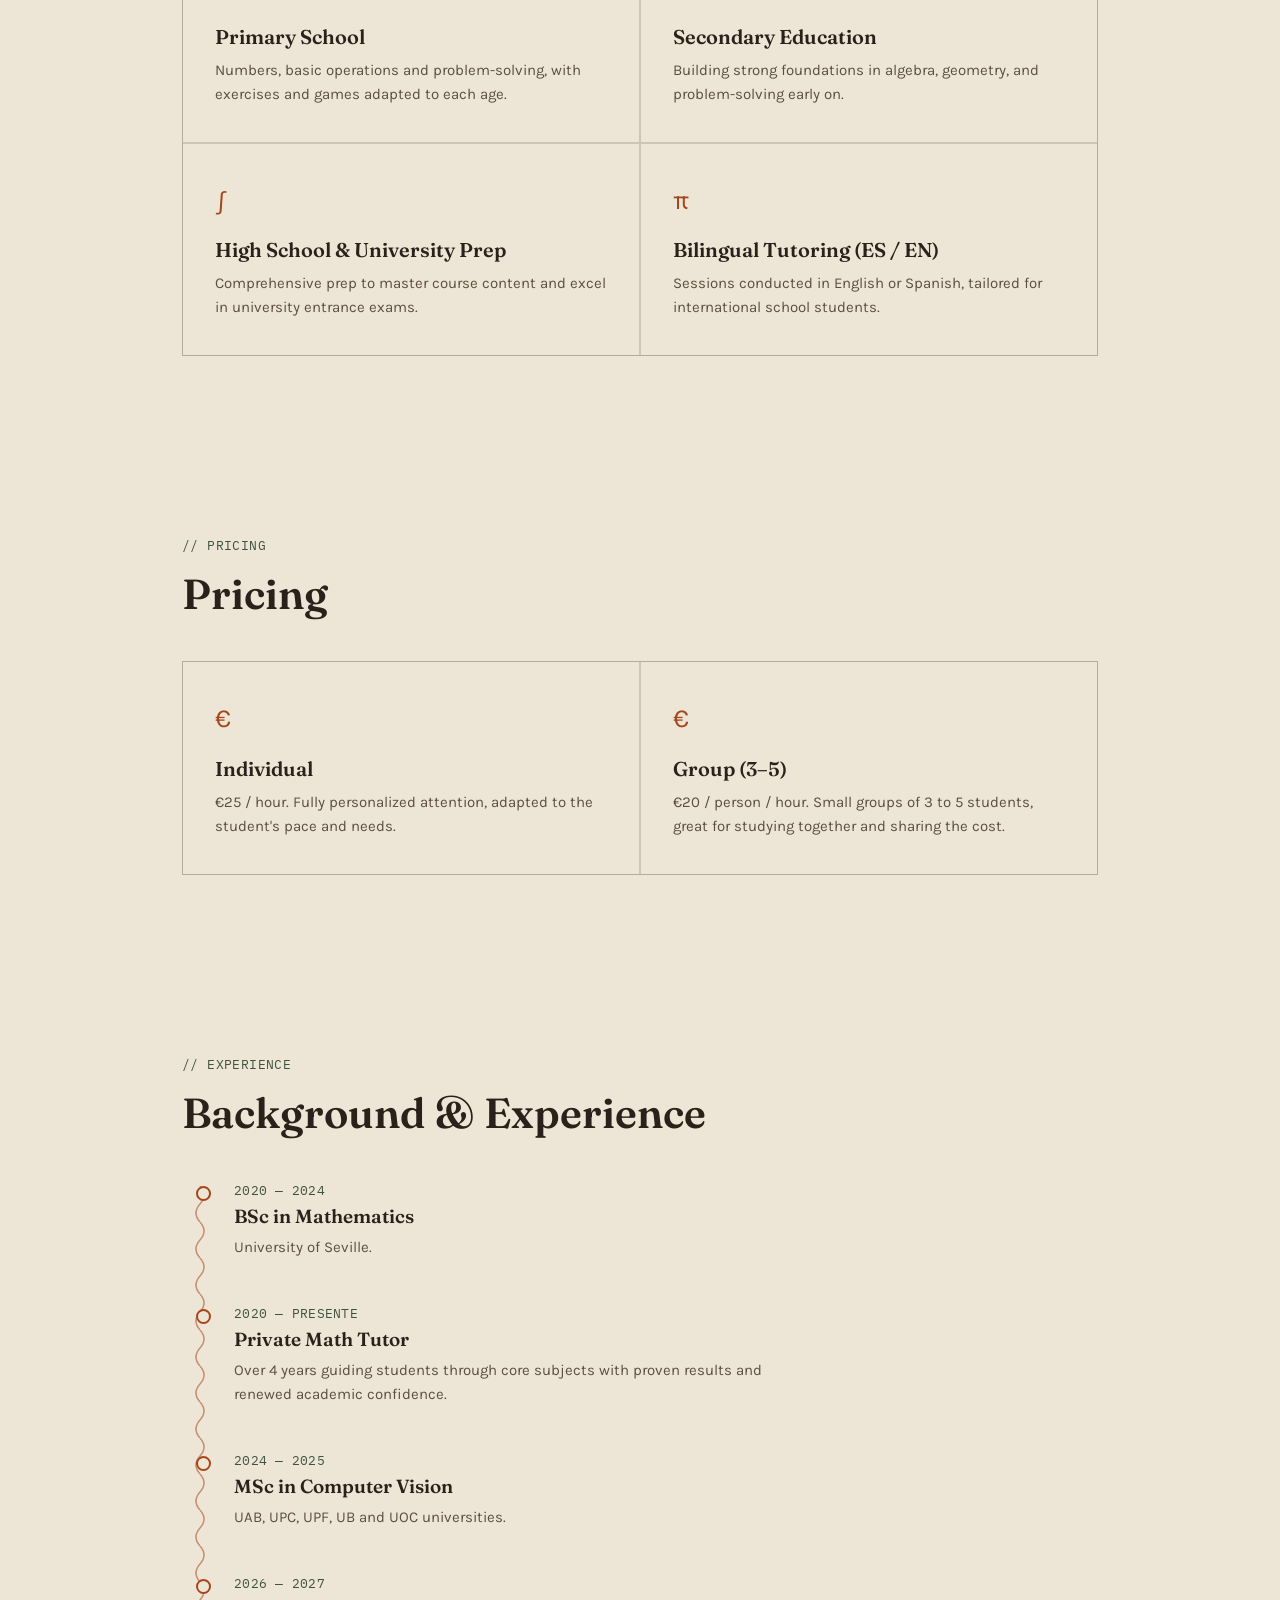
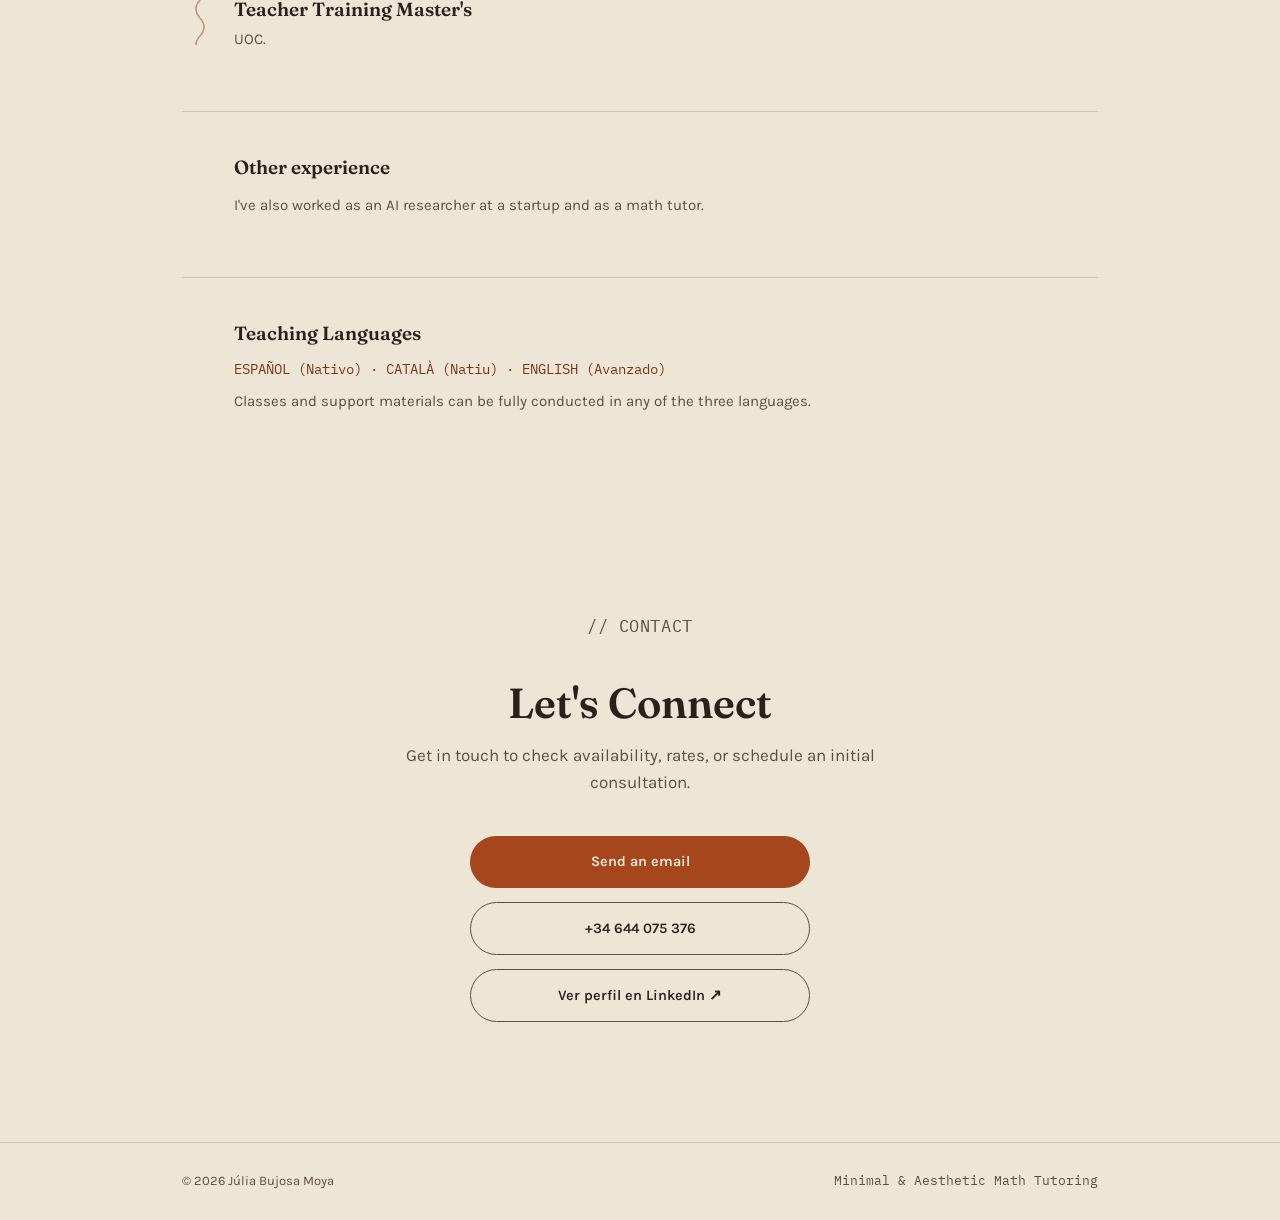
==== commit ff17cd11: "Update index.html" ====
--- a/index.html
+++ b/index.html
@@ -39,10 +39,8 @@
     <div class="hero-grid"></div>
     <div class="hero-inner">
       <p class="kicker mono" data-es="PROFE DE MATEMÁTICAS" data-en="MATH TUTOR">PROFE DE MATEMÁTICAS</p>
-      <h1 class="hero-title">Júlia Bujosa</h1>
-      <p class="hero-subtitle" data-es="Haciendo las matemáticas claras, intuitivas y sin estrés." data-en="Making mathematics clear, intuitive, and stress-free.">
-        Haciendo las matemáticas claras, intuitivas y sin estrés.
-      </p>
+      <h1 class="kicker mono">Júlia Bujosa</h1>
+      <p class="hero-subtitle"><span data-es="Haciendo las " data-en="Making ">Haciendo las </span><strong style="font-weight:700; font-size:1.15em;" data-es="matemáticas claras" data-en="mathematics clear">matemáticas claras</strong><span data-es=", intuitivas y sin estrés." data-en=", intuitive, and stress-free.">, intuitivas y sin estrés.</span></p>
       <p class="hero-text" data-es="Acompañamiento personalizado para estudiantes de Primaria, ESO y Bachillerato. Aprender a razonar, no solo a memorizar fórmulas." data-en="Personalized tutoring for primary, secondary, and high school students. Learn to reason, not just memorize formulas.">
         Acompañamiento personalizado para estudiantes de Primaria, ESO y Bachillerato. Aprender a razonar, no solo a memorizar fórmulas.
       </p>
@@ -152,7 +150,7 @@
 
       <div class="languages">
         <div class="languages-title" data-es="Otras experiencias" data-en="Other experience">Otras experiencias</div>
-        <p class="languages-note" data-es="También he trabajado como investigadora de IA en una startup, como marinera aplicando mis conocimientos matemáticos a la navegación, y como profesora de repaso de matemáticas." data-en="I've also worked as an AI researcher at a startup, as a sailor applying my mathematical knowledge to navigation, and as a math tutor.">También he trabajado como investigadora de IA en una startup, como marinera aplicando mis conocimientos matemáticos a la navegación, y como profesora de repaso de matemáticas.</p>
+        <p class="languages-note" data-es="También he trabajado como investigadora de IA en una startup y como profesora de repaso de matemáticas." data-en="I've also worked as an AI researcher at a startup and as a math tutor.">También he trabajado como investigadora de IA en una startup y como profesora de repaso de matemáticas.</p>
       </div>
 
       <div class="languages">
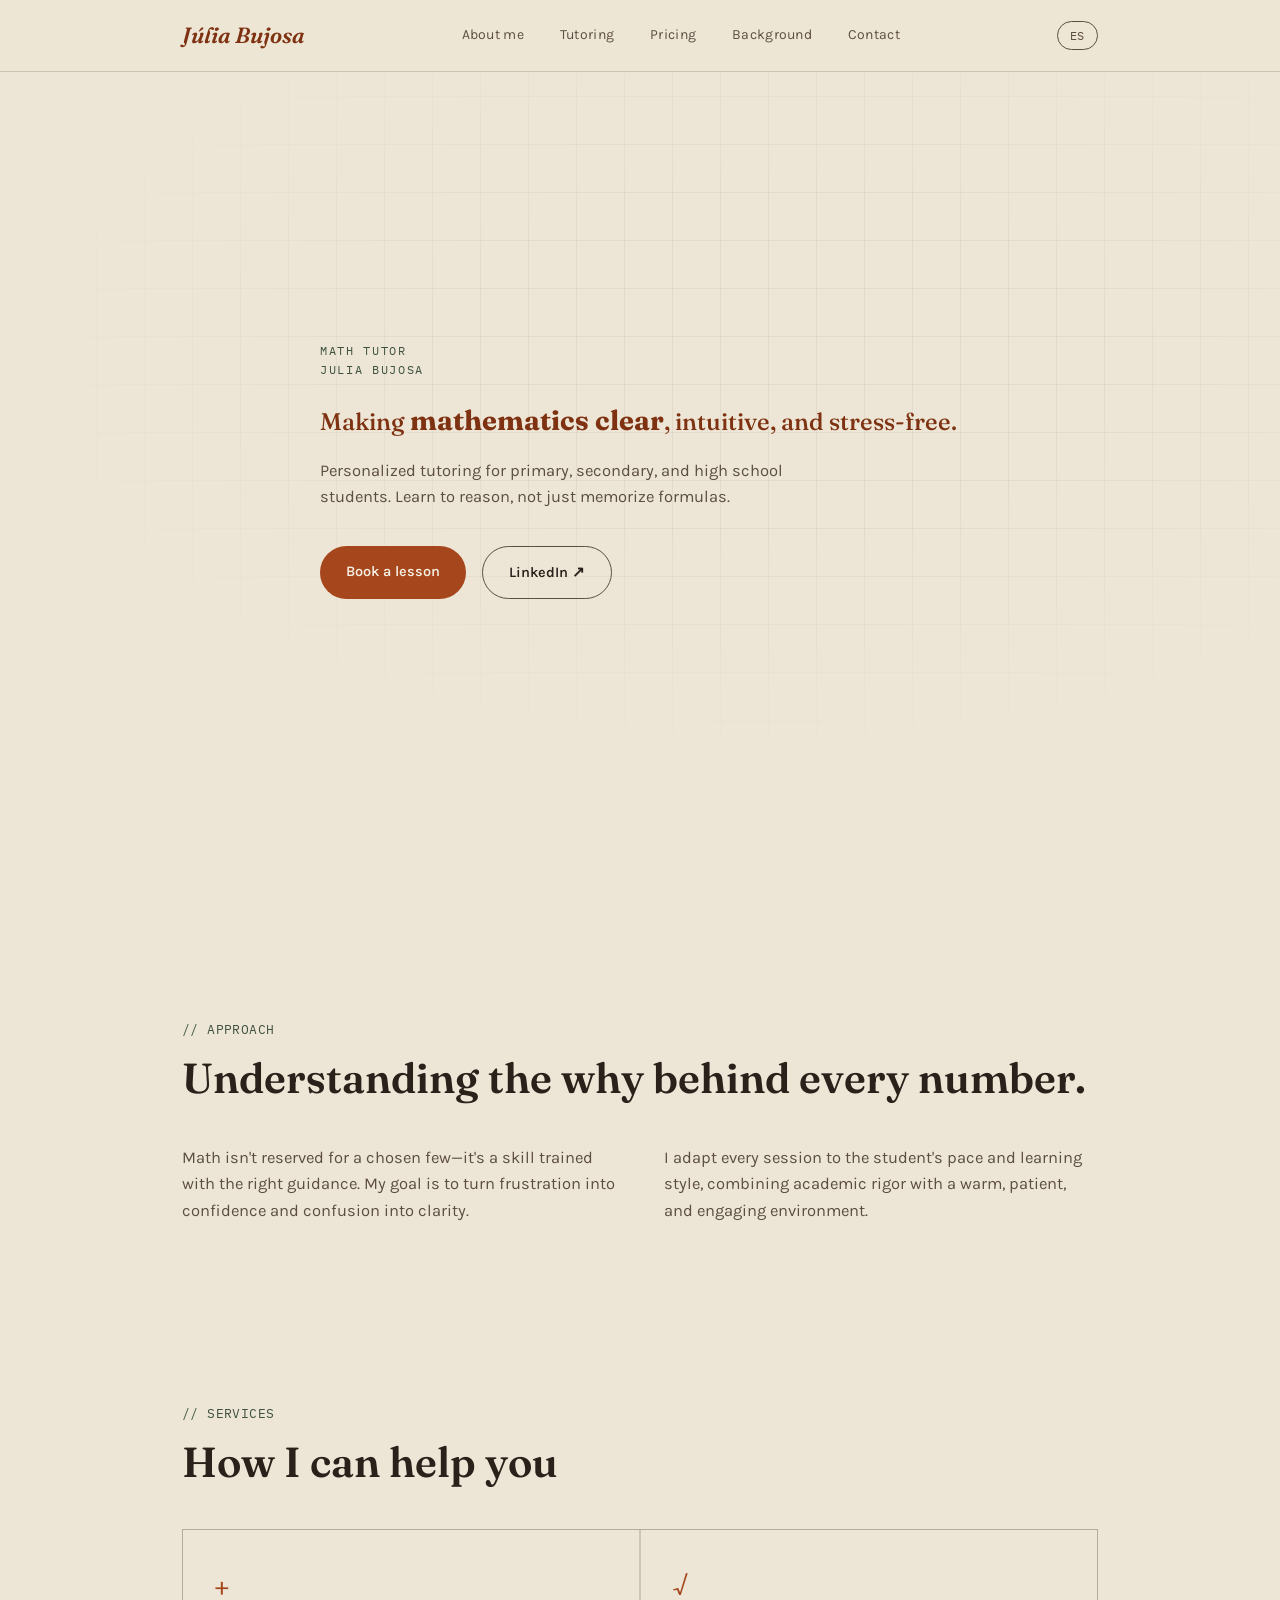
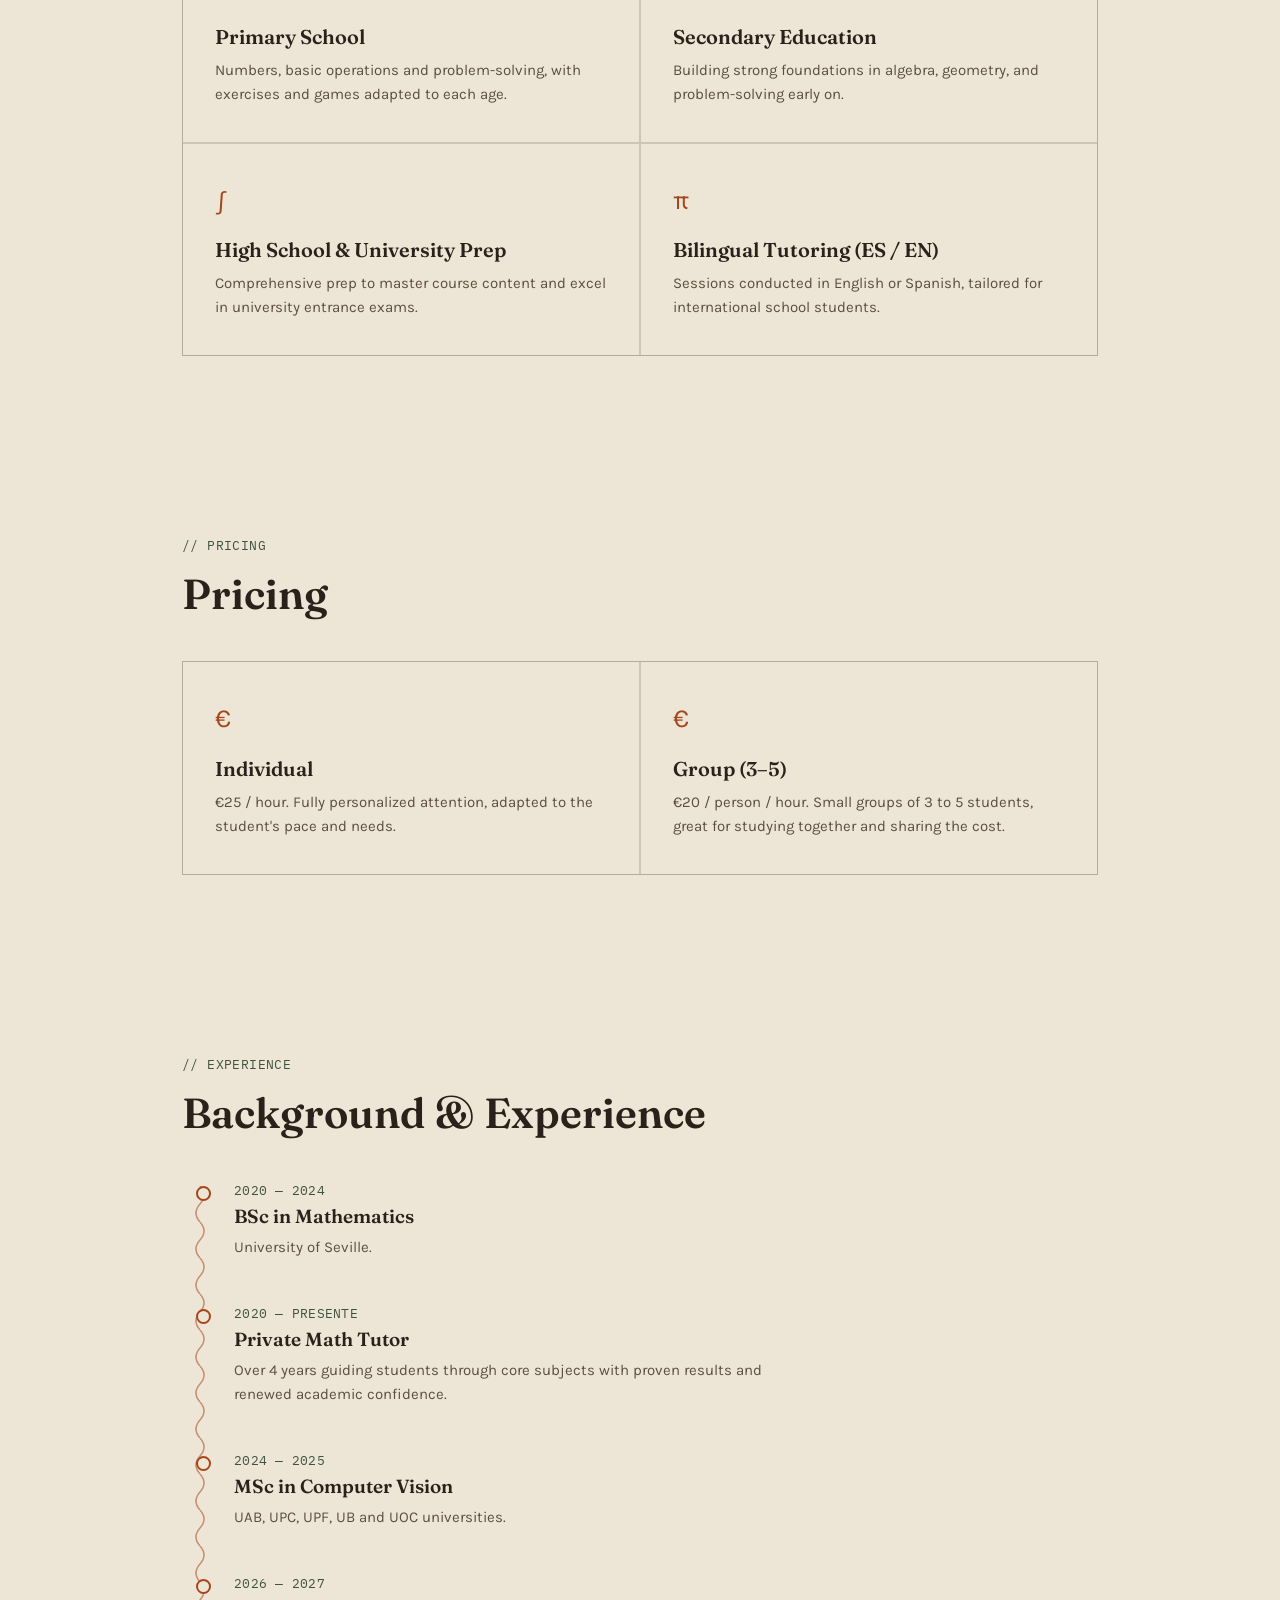
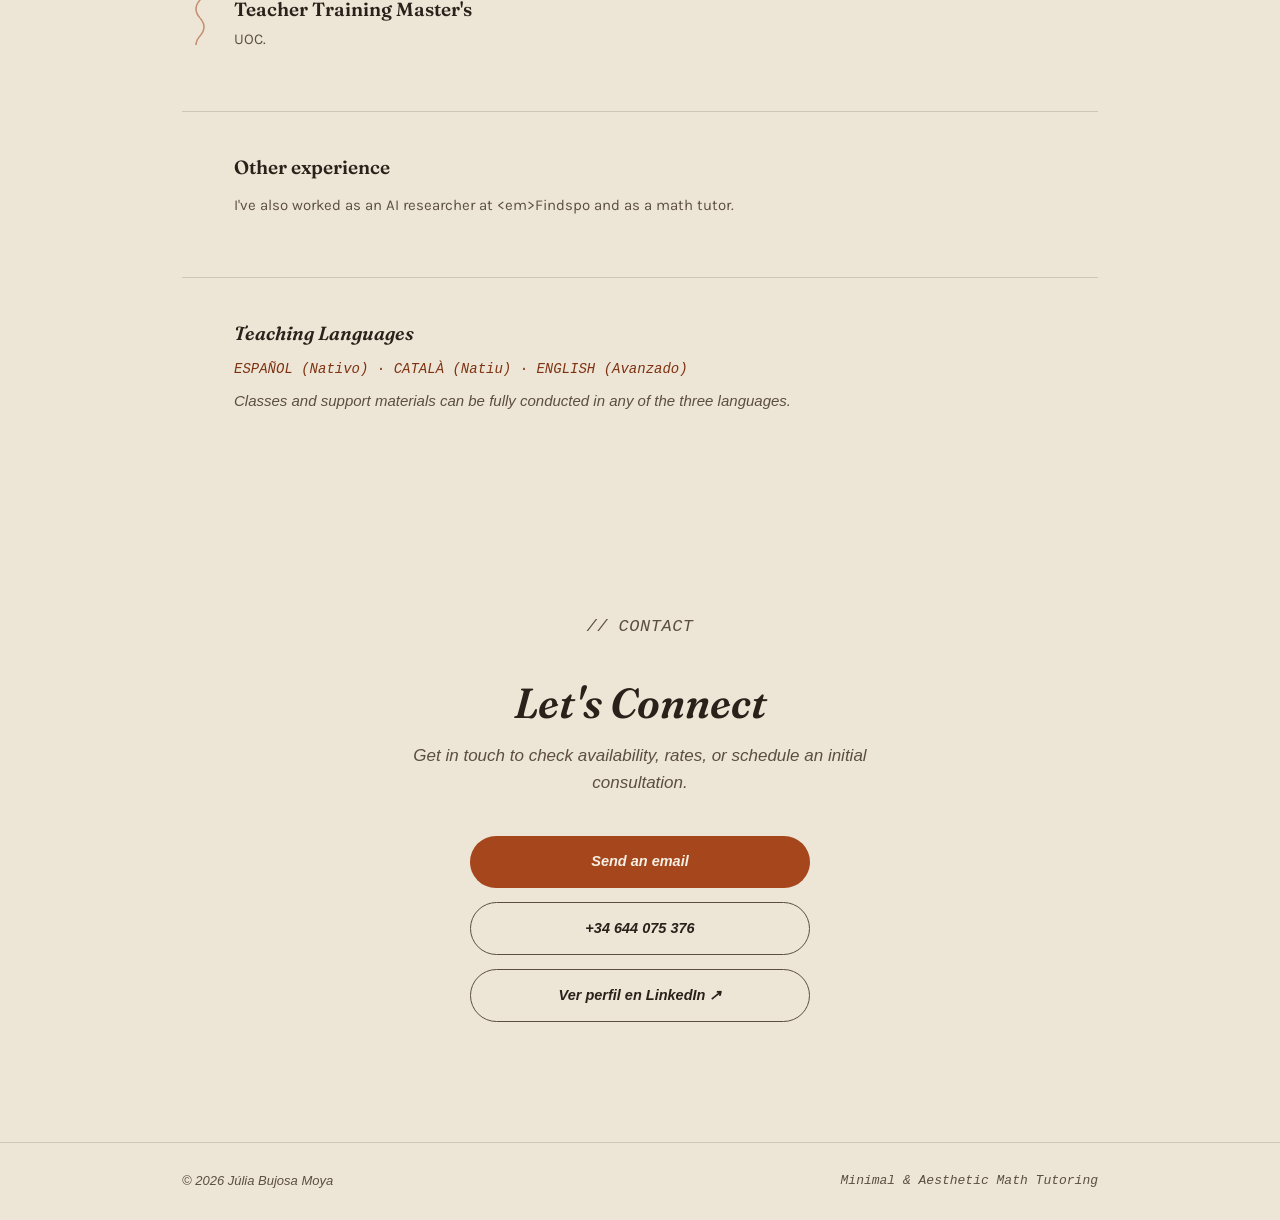
==== commit 3f1c30c5: "Update index.html" ====
--- a/index.html
+++ b/index.html
@@ -13,6 +13,7 @@
   <link rel="stylesheet" href="styles.css">
 </head>
 <body>
+
 
   <!-- Navegación -->
   <nav class="nav">
@@ -33,13 +34,12 @@
       </div>
     </div>
   </nav>
-
+ 
   <!-- Hero Section -->
   <header class="hero">
     <div class="hero-grid"></div>
     <div class="hero-inner">
-      <p class="kicker mono" data-es="PROFE DE MATEMÁTICAS" data-en="MATH TUTOR">PROFE DE MATEMÁTICAS</p>
-      <h1 class="kicker mono">Júlia Bujosa</h1>
+      <p class="kicker mono"><span data-es="PROFE DE MATEMÁTICAS" data-en="MATH TUTOR">PROFE DE MATEMÁTICAS</span><br>JULIA BUJOSA</p>
       <p class="hero-subtitle"><span data-es="Haciendo las " data-en="Making ">Haciendo las </span><strong style="font-weight:700; font-size:1.15em;" data-es="matemáticas claras" data-en="mathematics clear">matemáticas claras</strong><span data-es=", intuitivas y sin estrés." data-en=", intuitive, and stress-free.">, intuitivas y sin estrés.</span></p>
       <p class="hero-text" data-es="Acompañamiento personalizado para estudiantes de Primaria, ESO y Bachillerato. Aprender a razonar, no solo a memorizar fórmulas." data-en="Personalized tutoring for primary, secondary, and high school students. Learn to reason, not just memorize formulas.">
         Acompañamiento personalizado para estudiantes de Primaria, ESO y Bachillerato. Aprender a razonar, no solo a memorizar fórmulas.
@@ -150,7 +150,7 @@
 
       <div class="languages">
         <div class="languages-title" data-es="Otras experiencias" data-en="Other experience">Otras experiencias</div>
-        <p class="languages-note" data-es="También he trabajado como investigadora de IA en una startup y como profesora de repaso de matemáticas." data-en="I've also worked as an AI researcher at a startup and as a math tutor.">También he trabajado como investigadora de IA en una startup y como profesora de repaso de matemáticas.</p>
+        <p class="languages-note" data-es="También he trabajado como investigadora de IA en una <em>Findspo y como profesora de repaso de matemáticas a todos los niveles." data-en="I've also worked as an AI researcher at <em>Findspo and as a math tutor.">También he trabajado como investigadora de IA en <em>Findspo y como profesora de repaso de matemáticas a todos los niveles.</p>
       </div>
 
       <div class="languages">
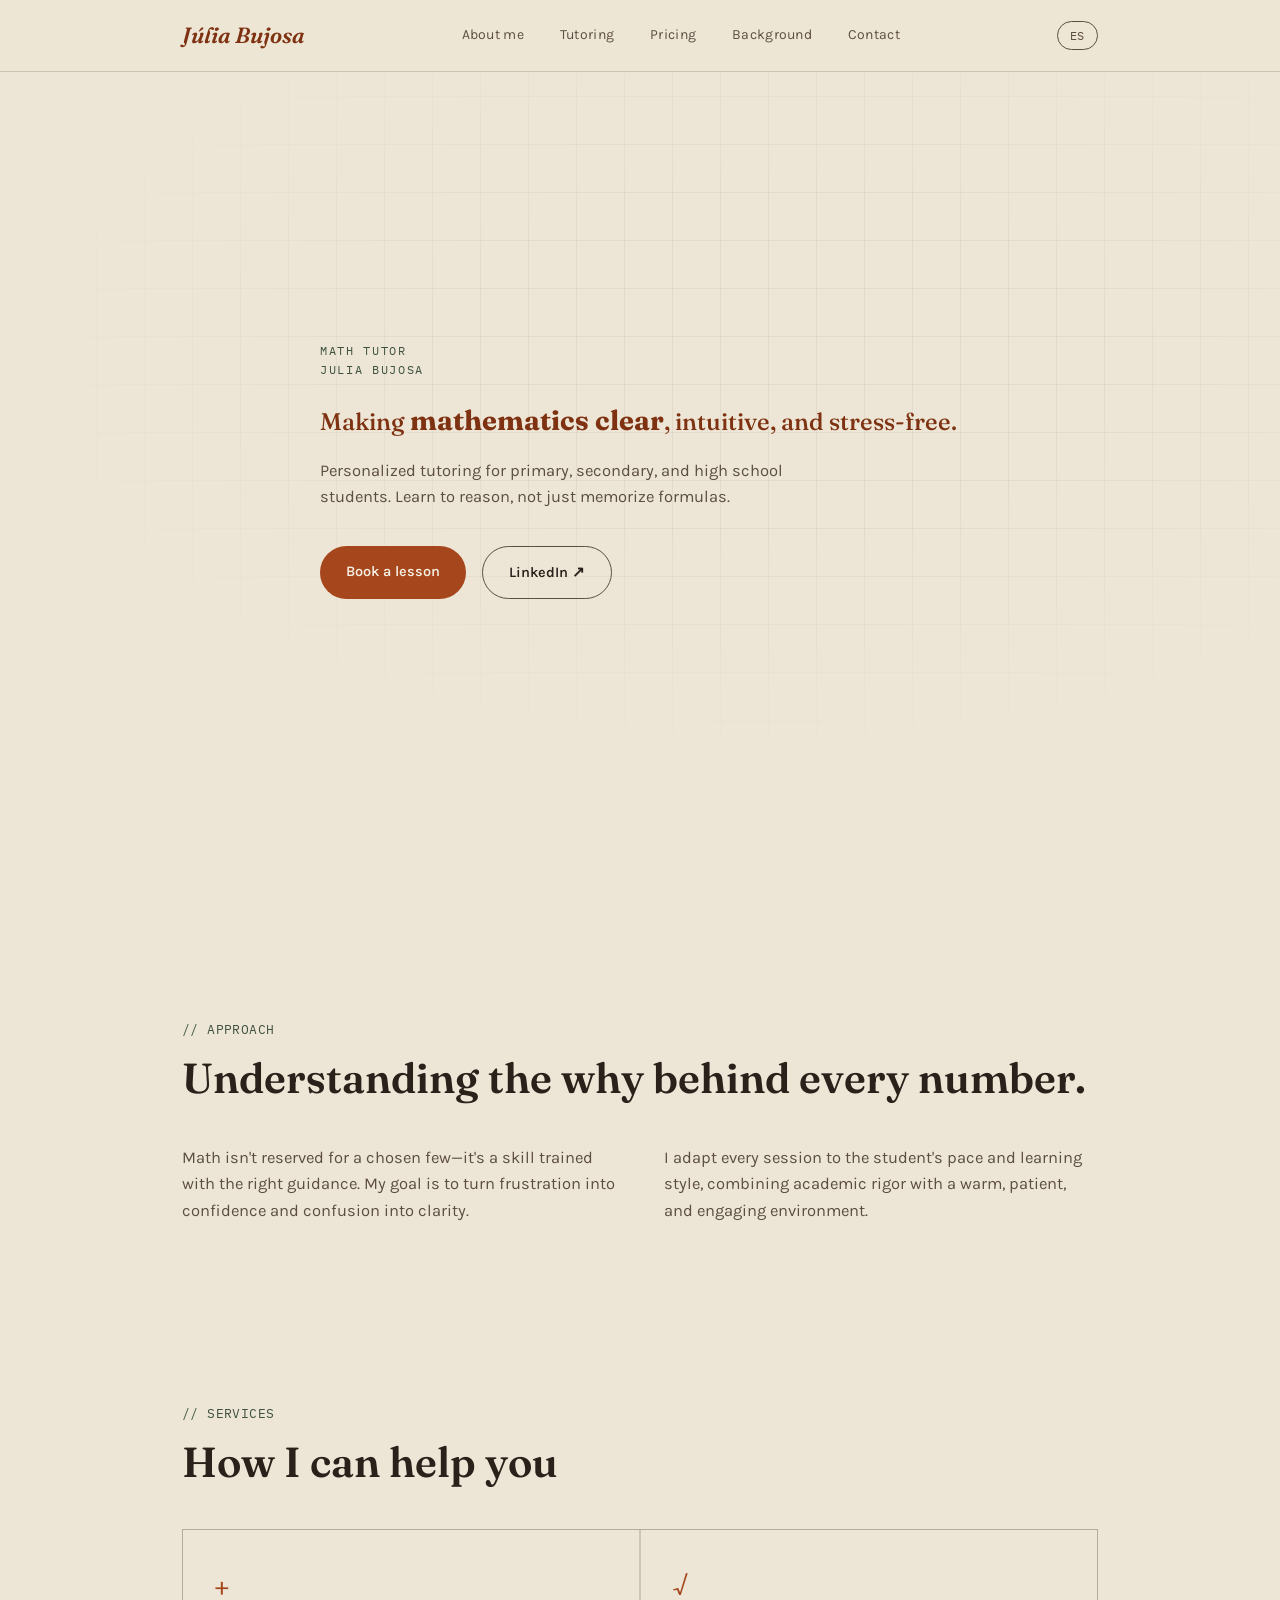
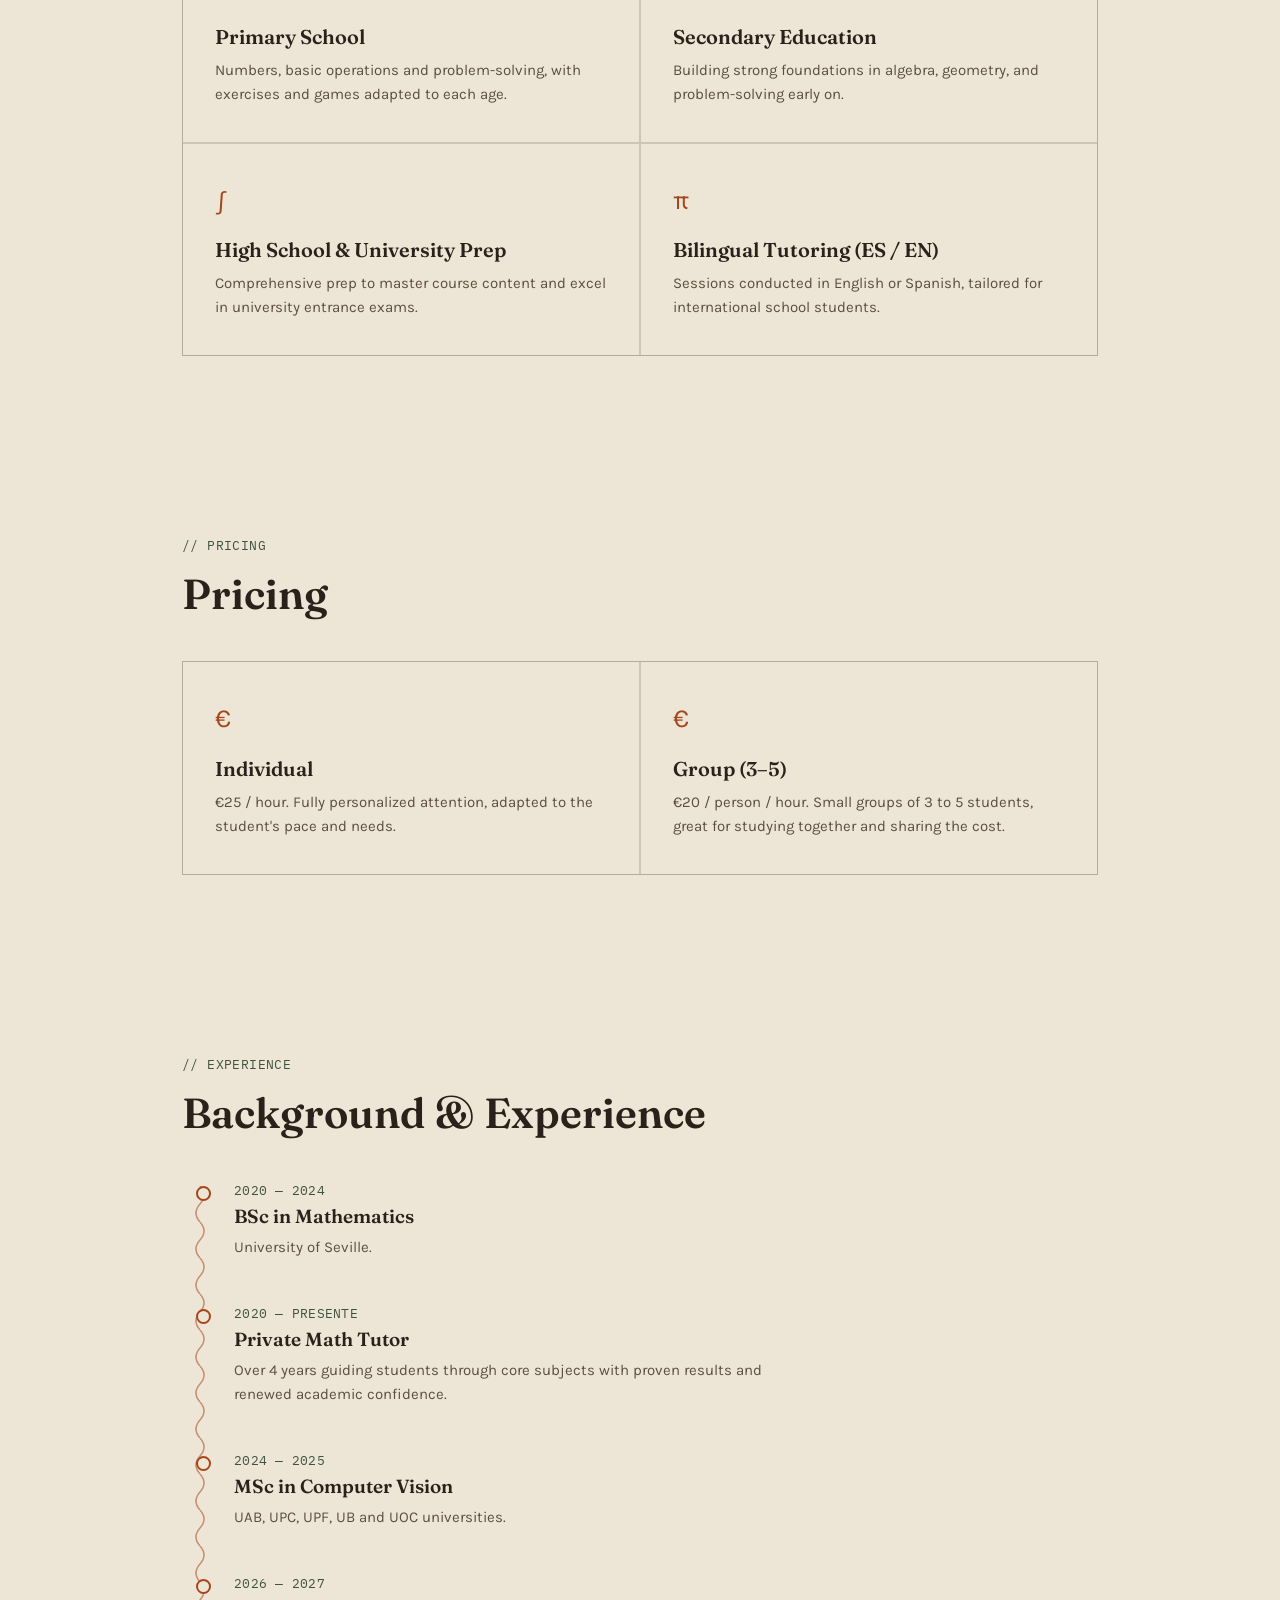
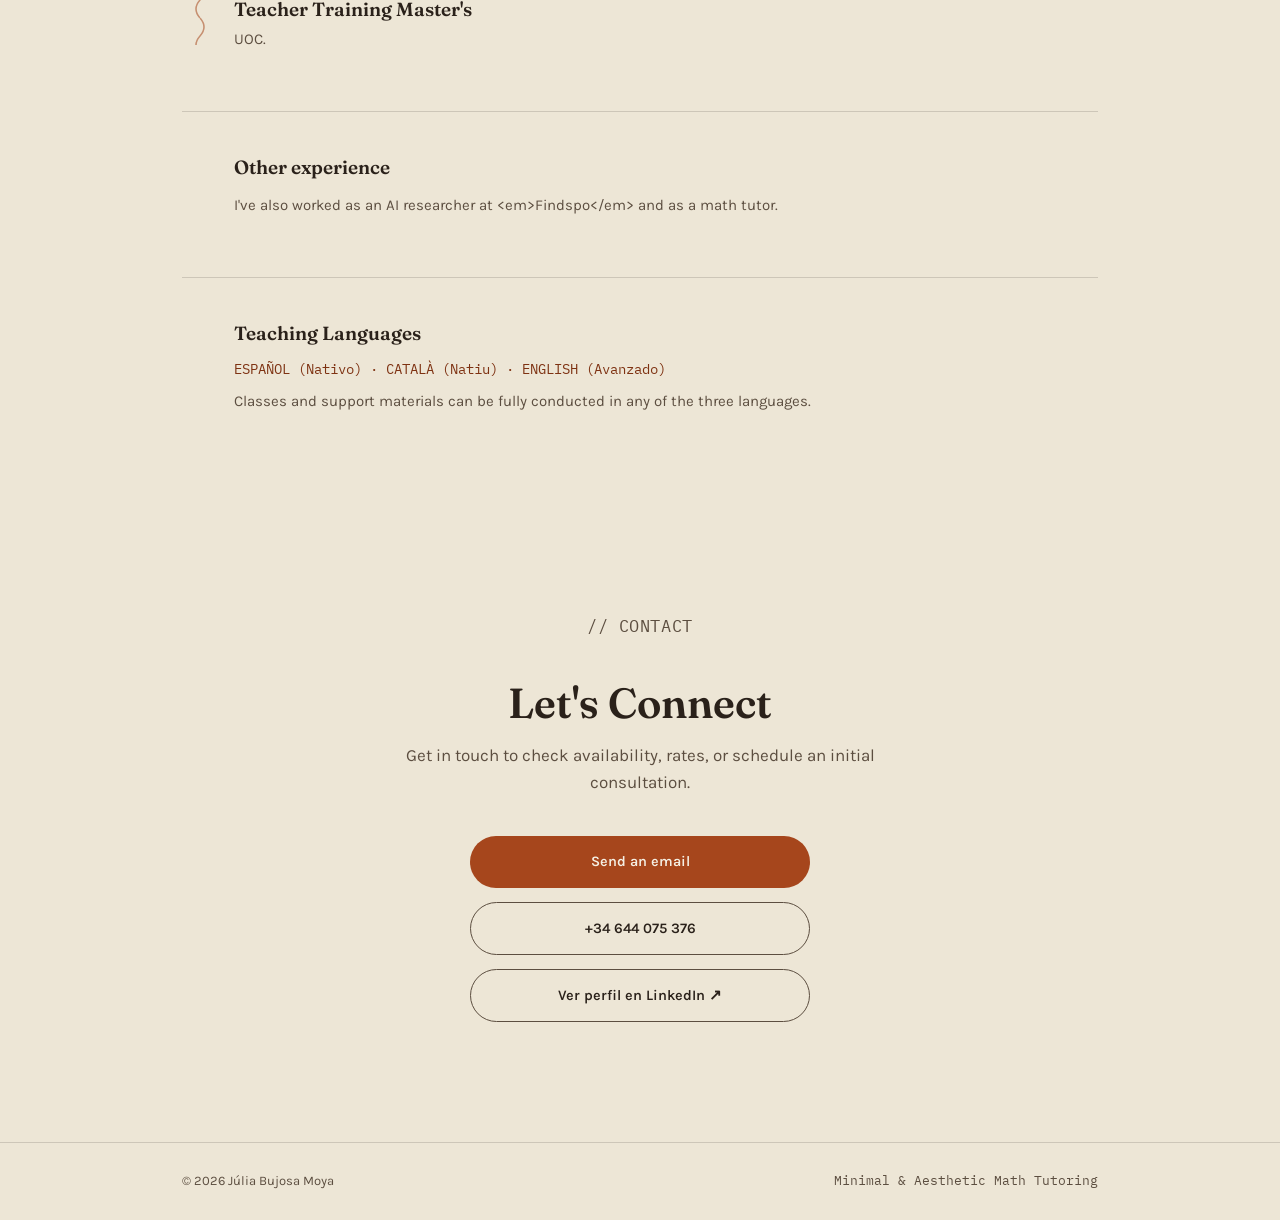
==== commit a3b71408: "Update index.html" ====
--- a/index.html
+++ b/index.html
@@ -150,7 +150,7 @@
 
       <div class="languages">
         <div class="languages-title" data-es="Otras experiencias" data-en="Other experience">Otras experiencias</div>
-        <p class="languages-note" data-es="También he trabajado como investigadora de IA en una <em>Findspo y como profesora de repaso de matemáticas a todos los niveles." data-en="I've also worked as an AI researcher at <em>Findspo and as a math tutor.">También he trabajado como investigadora de IA en <em>Findspo y como profesora de repaso de matemáticas a todos los niveles.</p>
+        <p class="languages-note" data-es="También he trabajado como investigadora de IA en una <em>Findspo</em> y como profesora de repaso de matemáticas a todos los niveles." data-en="I've also worked as an AI researcher at <em>Findspo</em> and as a math tutor.">También he trabajado como investigadora de IA en <em>Findspo</em> y como profesora de repaso de matemáticas a todos los niveles.</p>
       </div>
 
       <div class="languages">
